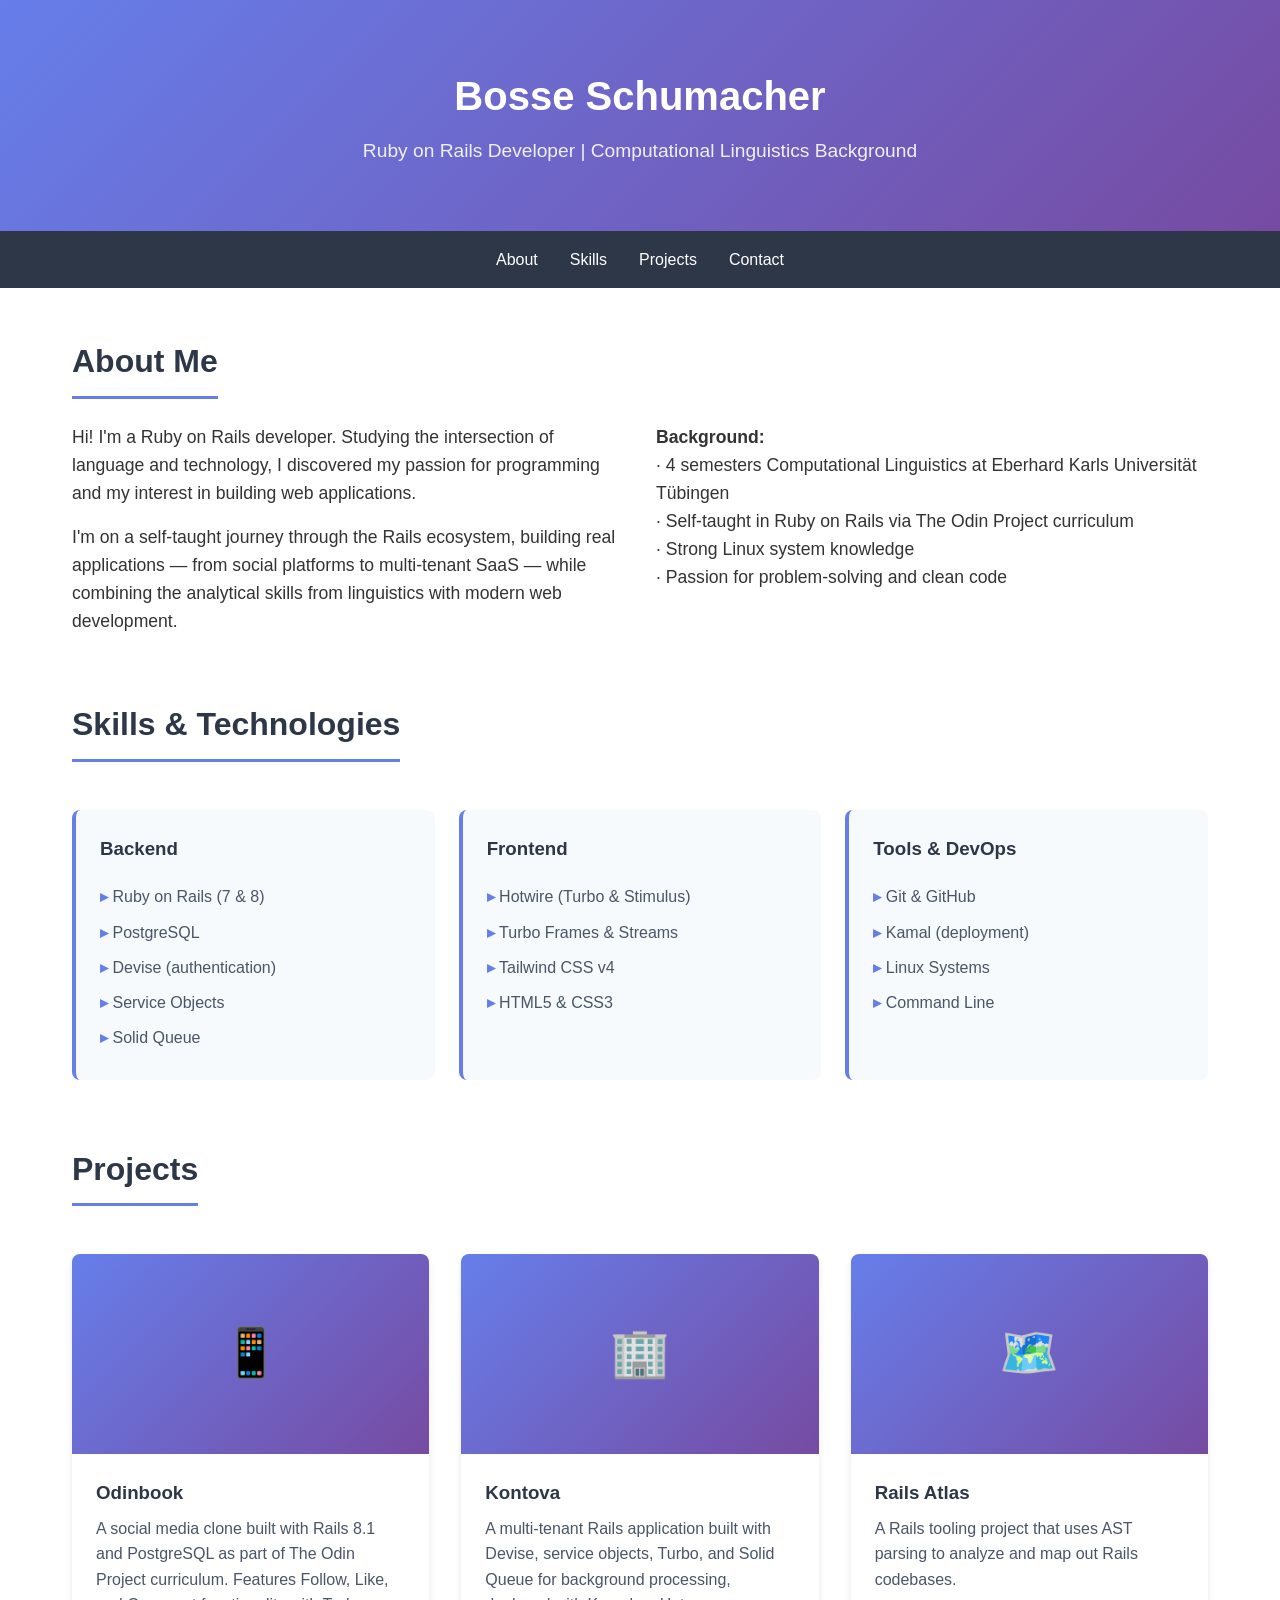
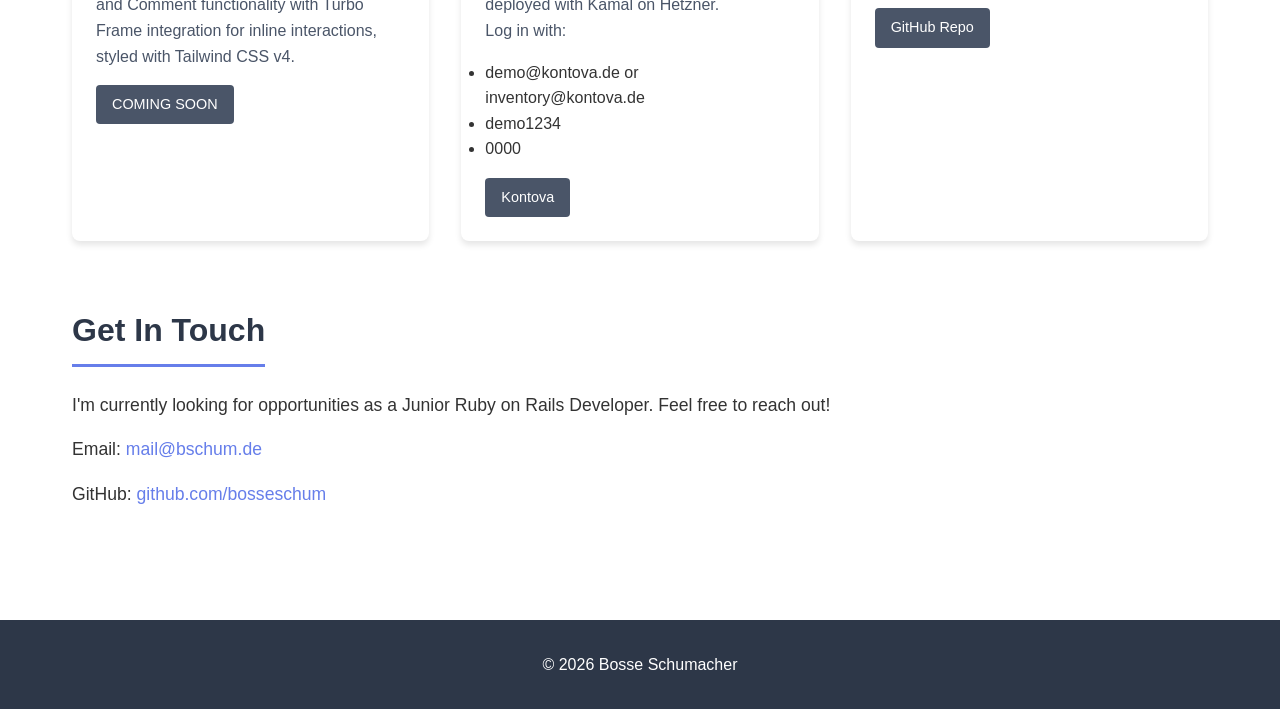
==== index.html @ 95b6ebb5 "add demo login" ====
<!doctype html>
<html lang="en">
    <head>
        <meta charset="UTF-8" />
        <meta name="viewport" content="width=device-width, initial-scale=1.0" />
        <title>Bosse Schumacher - Ruby on Rails Developer</title>
        <link rel="stylesheet" href="style.css" />
    </head>

    <body>
        <header>
            <h1>Bosse Schumacher</h1>
            <p>
                Ruby on Rails Developer | Computational Linguistics Background
            </p>
        </header>

        <nav>
            <ul>
                <li><a href="#about">About</a></li>
                <li><a href="#skills">Skills</a></li>
                <li><a href="#projects">Projects</a></li>
                <li><a href="#contact">Contact</a></li>
            </ul>
        </nav>

        <div class="container">
            <section id="about">
                <h2>About Me</h2>
                <div class="about-content">
                    <div class="about-text">
                        <p>
                            Hi! I'm a Ruby on Rails developer. Studying the
                            intersection of language and technology, I
                            discovered my passion for programming and my
                            interest in building web applications.
                        </p>
                        <p style="margin-top: 1rem">
                            I'm on a self-taught journey through the Rails
                            ecosystem, building real applications — from social
                            platforms to multi-tenant SaaS — while combining the
                            analytical skills from linguistics with modern web
                            development.
                        </p>
                    </div>
                    <div class="about-text">
                        <p><strong>Background:</strong></p>
                        <p>
                            · 4 semesters Computational Linguistics at Eberhard
                            Karls Universität Tübingen
                        </p>
                        <p>
                            · Self-taught in Ruby on Rails via The Odin Project
                            curriculum
                        </p>
                        <p>· Strong Linux system knowledge</p>
                        <p>· Passion for problem-solving and clean code</p>
                    </div>
                </div>
            </section>

            <section id="skills">
                <h2>Skills & Technologies</h2>
                <div class="skills-grid">
                    <div class="skill-category">
                        <h3>Backend</h3>
                        <ul>
                            <li>Ruby on Rails (7 & 8)</li>
                            <li>PostgreSQL</li>
                            <li>Devise (authentication)</li>
                            <li>Service Objects</li>
                            <li>Solid Queue</li>
                        </ul>
                    </div>
                    <div class="skill-category">
                        <h3>Frontend</h3>
                        <ul>
                            <li>Hotwire (Turbo & Stimulus)</li>
                            <li>Turbo Frames & Streams</li>
                            <li>Tailwind CSS v4</li>
                            <li>HTML5 & CSS3</li>
                        </ul>
                    </div>
                    <div class="skill-category">
                        <h3>Tools & DevOps</h3>
                        <ul>
                            <li>Git & GitHub</li>
                            <li>Kamal (deployment)</li>
                            <li>Linux Systems</li>
                            <li>Command Line</li>
                        </ul>
                    </div>
                </div>
            </section>

            <section id="projects">
                <h2>Projects</h2>
                <div class="projects-grid">
                    <div class="project-card">
                        <div class="project-image">📱</div>
                        <div class="project-content">
                            <h3>Odinbook</h3>
                            <p>
                                A social media clone built with Rails 8.1 and
                                PostgreSQL as part of The Odin Project
                                curriculum. Features Follow, Like, and Comment
                                functionality with Turbo Frame integration for
                                inline interactions, styled with Tailwind CSS
                                v4.
                            </p>
                            <div class="project-links">
                                <a
                                    href="https://github.com/bosseschum/odinbook"
                                    class="btn btn-secondary"
                                    target="_blank"
                                    >COMING SOON</a
                                >
                            </div>
                        </div>
                    </div>
                    <div class="project-card">
                        <div class="project-image">🏢</div>
                        <div class="project-content">
                            <h3>Kontova</h3>
                            <p>
                                A multi-tenant Rails application built with
                                Devise, service objects, Turbo, and Solid Queue
                                for background processing, deployed with Kamal
                                on Hetzner. <br>
                                    Log in with:<br>
                                <ul>
                                    <li><span>demo@kontova.de or inventory@kontova.de</span></li>
                                    <li><span>demo1234</span></li>
                                    <li><span>0000</span></li>
                                </ul>
                            </p>
                            <div class="project-links">
                                <a
                                    href="showcase.kontova.de"
                                    class="btn btn-secondary"
                                    target="_blank"
                                    >Kontova</a
                                >
                            </div>
                        </div>
                    </div>
                    <div class="project-card">
                        <div class="project-image">🗺️</div>
                        <div class="project-content">
                            <h3>Rails Atlas</h3>
                            <p>
                                A Rails tooling project that uses AST parsing to
                                analyze and map out Rails codebases.
                            </p>
                            <div class="project-links">
                                <a
                                    href="https://github.com/bosseschum/rails-atlas"
                                    class="btn btn-secondary"
                                    target="_blank"
                                    >GitHub Repo</a
                                >
                            </div>
                        </div>
                    </div>
                </div>
            </section>

            <section id="contact">
                <h2>Get In Touch</h2>
                <div class="contact-info">
                    <p>
                        I'm currently looking for opportunities as a Junior Ruby
                        on Rails Developer. Feel free to reach out!
                    </p>
                    <p>
                        Email:
                        <a href="mailto:mail@bschum.de">mail@bschum.de</a>
                    </p>
                    <p>
                        GitHub:
                        <a href="https://github.com/bosseschum" target="_blank"
                            >github.com/bosseschum</a
                        >
                    </p>
                </div>
            </section>
        </div>

        <footer>
            <p>&copy; 2026 Bosse Schumacher</p>
        </footer>
    </body>
</html>
---- style.css ----
* {
    margin: 0;
    padding: 0;
    box-sizing: border-box;
}

body {
    font-family: -apple-system, BlinkMacSystemFont, 'Segoe UI', Roboto, Oxygen, Ubuntu, Cantarell, sans-serif;
    line-height: 1.6;
    color: #333;
}

header {
    background: linear-gradient(135deg, #667eea 0%, #764ba2 100%);
    color: white;
    padding: 4rem 2rem;
    text-align: center;
}

header h1 {
    font-size: 2.5rem;
    margin-bottom: 0.5rem;
}

header p {
    font-size: 1.2rem;
    opacity: 0.9;
}

nav {
    background: #2d3748;
    padding: 1rem;
    position: sticky;
    top: 0;
    z-index: 100;
}

nav ul {
    list-style: none;
    display: flex;
    justify-content: center;
    gap: 2rem;
    flex-wrap: wrap;
}

nav a {
    color: white;
    text-decoration: none;
    font-weight: 500;
    transition: color 0.3s;
}

nav a:hover {
    color: #667eea;
}

.container {
    max-width: 1200px;
    margin: 0 auto;
    padding: 3rem 2rem;
}

section {
    margin-bottom: 4rem;
}

h2 {
    font-size: 2rem;
    margin-bottom: 1.5rem;
    color: #2d3748;
    border-bottom: 3px solid #667eea;
    display: inline-block;
    padding-bottom: 0.5rem;
}

.about-content {
    display: grid;
    grid-template-columns: 1fr 1fr;
    gap: 2rem;
    align-items: start;
}

.about-text {
    font-size: 1.1rem;
}

.skills-grid {
    display: grid;
    grid-template-columns: repeat(auto-fit, minmax(250px, 1fr));
    gap: 1.5rem;
    margin-top: 1.5rem;
}

.skill-category {
    background: #f7fafc;
    padding: 1.5rem;
    border-radius: 8px;
    border-left: 4px solid #667eea;
}

.skill-category h3 {
    margin-bottom: 1rem;
    color: #2d3748;
}

.skill-category ul {
    list-style: none;
}

.skill-category li {
    padding: 0.3rem 0;
    color: #4a5568;
}

.skill-category li:before {
    content: "▸ ";
    color: #667eea;
    font-weight: bold;
}

.projects-grid {
    display: grid;
    grid-template-columns: repeat(auto-fit, minmax(300px, 1fr));
    gap: 2rem;
    margin-top: 1.5rem;
}

.project-card {
    background: white;
    border-radius: 8px;
    overflow: hidden;
    box-shadow: 0 4px 6px rgba(0,0,0,0.1);
    transition: transform 0.3s, box-shadow 0.3s;
}

.project-card:hover {
    transform: translateY(-5px);
    box-shadow: 0 10px 20px rgba(0,0,0,0.15);
}

.project-image {
    width: 100%;
    height: 200px;
    background: linear-gradient(135deg, #667eea 0%, #764ba2 100%);
    display: flex;
    align-items: center;
    justify-content: center;
    color: white;
    font-size: 3rem;
}

.project-content {
    padding: 1.5rem;
}

.project-content h3 {
    margin-bottom: 0.5rem;
    color: #2d3748;
}

.project-content p {
    color: #4a5568;
    margin-bottom: 1rem;
}

.project-links {
    display: flex;
    gap: 1rem;
}

.btn {
    display: inline-block;
    padding: 0.5rem 1rem;
    background: #667eea;
    color: white;
    text-decoration: none;
    border-radius: 4px;
    transition: background 0.3s;
    font-size: 0.9rem;
}

.btn:hover {
    background: #5568d3;
}

.btn-secondary {
    background: #4a5568;
}

.btn-secondary:hover {
    background: #2d3748;
}

.contact-info {
    display: flex;
    flex-direction: column;
    gap: 1rem;
    font-size: 1.1rem;
}

.contact-info a {
    color: #667eea;
    text-decoration: none;
}

.contact-info a:hover {
    text-decoration: underline;
}

footer {
    background: #2d3748;
    color: white;
    text-align: center;
    padding: 2rem;
}

@media (max-width: 768px) {
    .about-content {
        grid-template-columns: 1fr;
    }

    header h1 {
        font-size: 2rem;
    }

    nav ul {
        gap: 1rem;
    }
}
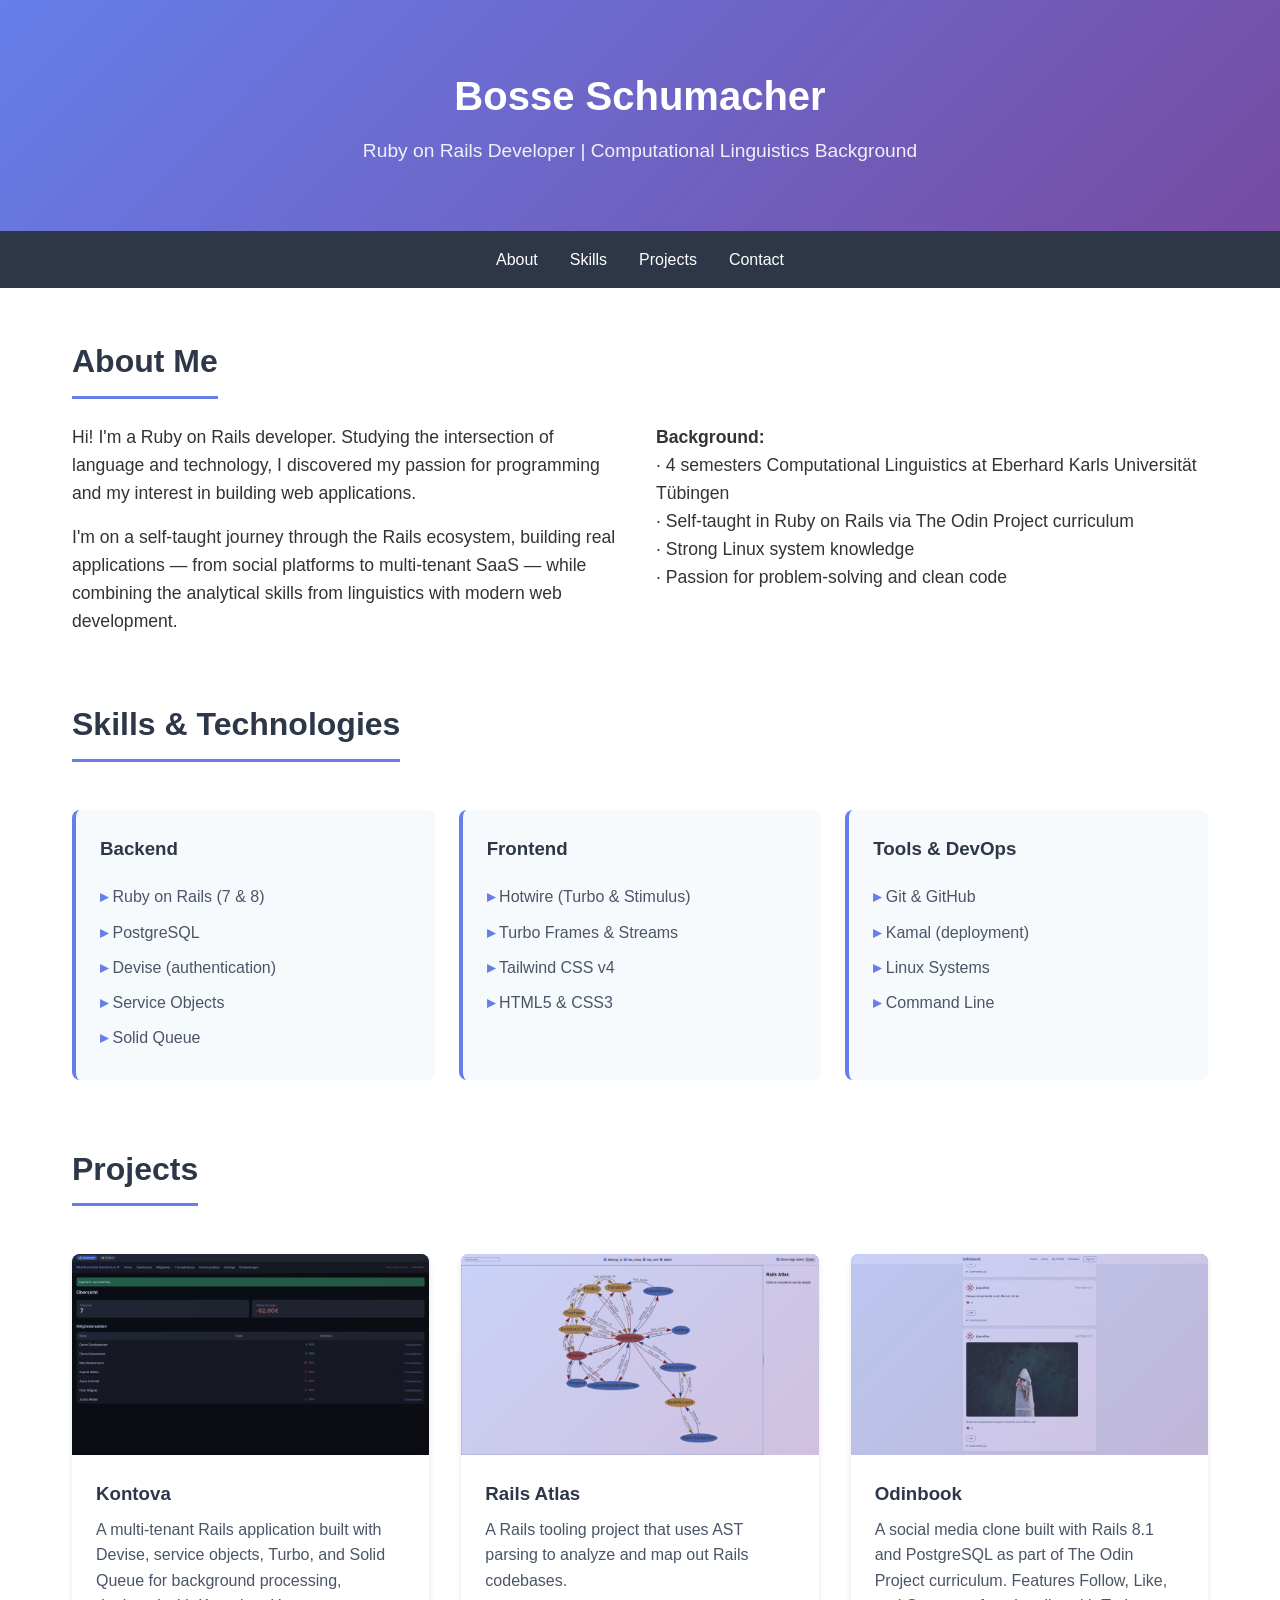
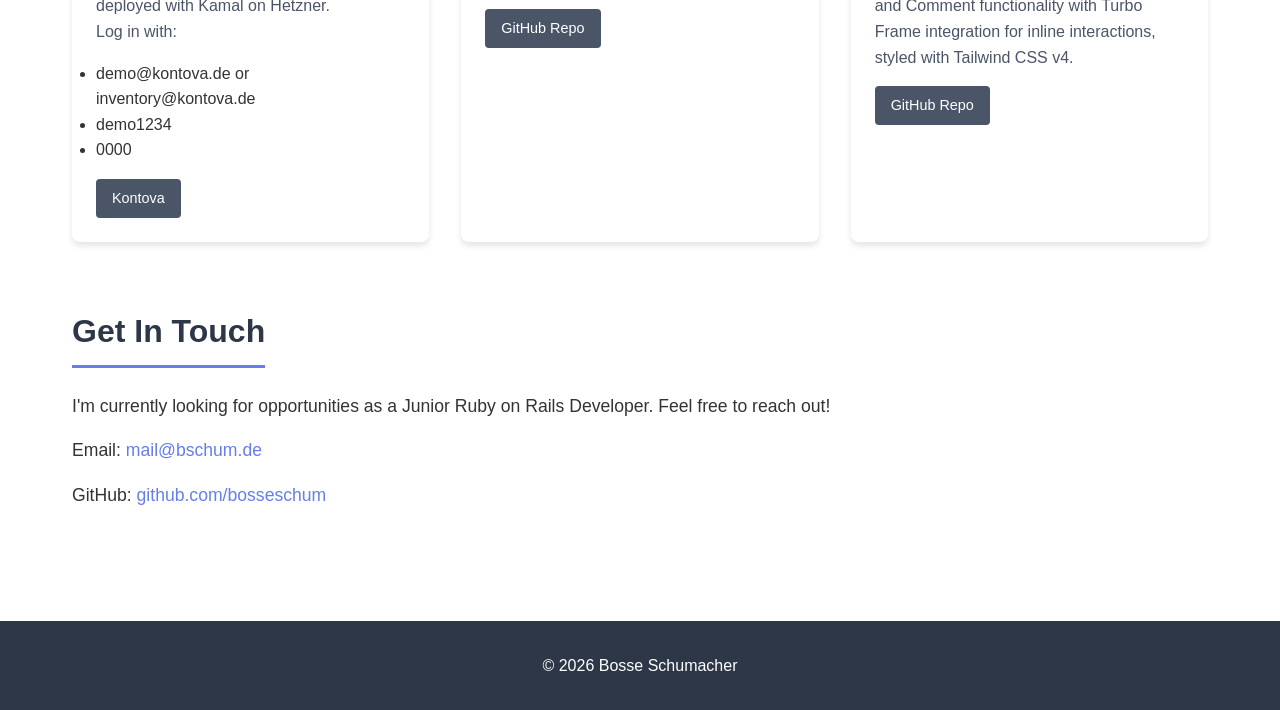
==== commit a7d092bb: "add project pictures" ====
--- a/index.html
+++ b/index.html
@@ -97,29 +97,7 @@
                 <h2>Projects</h2>
                 <div class="projects-grid">
                     <div class="project-card">
-                        <div class="project-image">📱</div>
-                        <div class="project-content">
-                            <h3>Odinbook</h3>
-                            <p>
-                                A social media clone built with Rails 8.1 and
-                                PostgreSQL as part of The Odin Project
-                                curriculum. Features Follow, Like, and Comment
-                                functionality with Turbo Frame integration for
-                                inline interactions, styled with Tailwind CSS
-                                v4.
-                            </p>
-                            <div class="project-links">
-                                <a
-                                    href="https://github.com/bosseschum/odinbook"
-                                    class="btn btn-secondary"
-                                    target="_blank"
-                                    >COMING SOON</a
-                                >
-                            </div>
-                        </div>
-                    </div>
-                    <div class="project-card">
-                        <div class="project-image">🏢</div>
+                        <div class="project-image"><img src="assets/kontova.png" alt="Project Image"></div>
                         <div class="project-content">
                             <h3>Kontova</h3>
                             <p>
@@ -145,7 +123,7 @@
                         </div>
                     </div>
                     <div class="project-card">
-                        <div class="project-image">🗺️</div>
+                        <div class="project-image"><img src="assets/atlas.png" alt="Project Image"></div>
                         <div class="project-content">
                             <h3>Rails Atlas</h3>
                             <p>
@@ -155,6 +133,28 @@
                             <div class="project-links">
                                 <a
                                     href="https://github.com/bosseschum/rails-atlas"
+                                    class="btn btn-secondary"
+                                    target="_blank"
+                                    >GitHub Repo</a
+                                >
+                            </div>
+                        </div>
+                    </div>
+                    <div class="project-card">
+                        <div class="project-image"><img src="assets/odinbook.png" alt="Project Image"></div>
+                        <div class="project-content">
+                            <h3>Odinbook</h3>
+                            <p>
+                                A social media clone built with Rails 8.1 and
+                                PostgreSQL as part of The Odin Project
+                                curriculum. Features Follow, Like, and Comment
+                                functionality with Turbo Frame integration for
+                                inline interactions, styled with Tailwind CSS
+                                v4.
+                            </p>
+                            <div class="project-links">
+                                <a
+                                    href="https://github.com/bosseschum/odinbook"
                                     class="btn btn-secondary"
                                     target="_blank"
                                     >GitHub Repo</a
--- a/style.css
+++ b/style.css
@@ -5,7 +5,9 @@
 }
 
 body {
-    font-family: -apple-system, BlinkMacSystemFont, 'Segoe UI', Roboto, Oxygen, Ubuntu, Cantarell, sans-serif;
+    font-family:
+        -apple-system, BlinkMacSystemFont, "Segoe UI", Roboto, Oxygen, Ubuntu,
+        Cantarell, sans-serif;
     line-height: 1.6;
     color: #333;
 }
@@ -129,24 +131,61 @@
     background: white;
     border-radius: 8px;
     overflow: hidden;
-    box-shadow: 0 4px 6px rgba(0,0,0,0.1);
-    transition: transform 0.3s, box-shadow 0.3s;
+    box-shadow: 0 4px 6px rgba(0, 0, 0, 0.1);
+    transition:
+        transform 0.3s,
+        box-shadow 0.3s;
 }
 
 .project-card:hover {
     transform: translateY(-5px);
-    box-shadow: 0 10px 20px rgba(0,0,0,0.15);
+    box-shadow: 0 10px 20px rgba(0, 0, 0, 0.15);
 }
 
 .project-image {
+    position: relative;
     width: 100%;
-    height: 200px;
+    aspect-ratio: 16 / 9;
     background: linear-gradient(135deg, #667eea 0%, #764ba2 100%);
     display: flex;
     align-items: center;
     justify-content: center;
     color: white;
     font-size: 3rem;
+    overflow: hidden;
+}
+
+.project-image img {
+    width: 100%;
+    height: 100%;
+    object-fit: cover;
+    filter: grayscale(35%) saturate(85%);
+    transition:
+        transform 0.5s ease,
+        filter 0.5s ease;
+}
+
+.project-image::after {
+    content: "";
+    position: absolute;
+    inset: 0;
+    background: linear-gradient(
+        135deg,
+        rgba(102, 126, 234, 0.35) 0%,
+        rgba(118, 75, 162, 0.35) 100%
+    );
+    mix-blend-mode: multiply;
+    transition: opacity 0.5s ease;
+    pointer-events: none;
+}
+
+.project-card:hover .project-image img {
+    transform: scale(1.06);
+    filter: grayscale(0%) saturate(100%);
+}
+
+.project-card:hover .project-image::after {
+    opacity: 0;
 }
 
 .project-content {
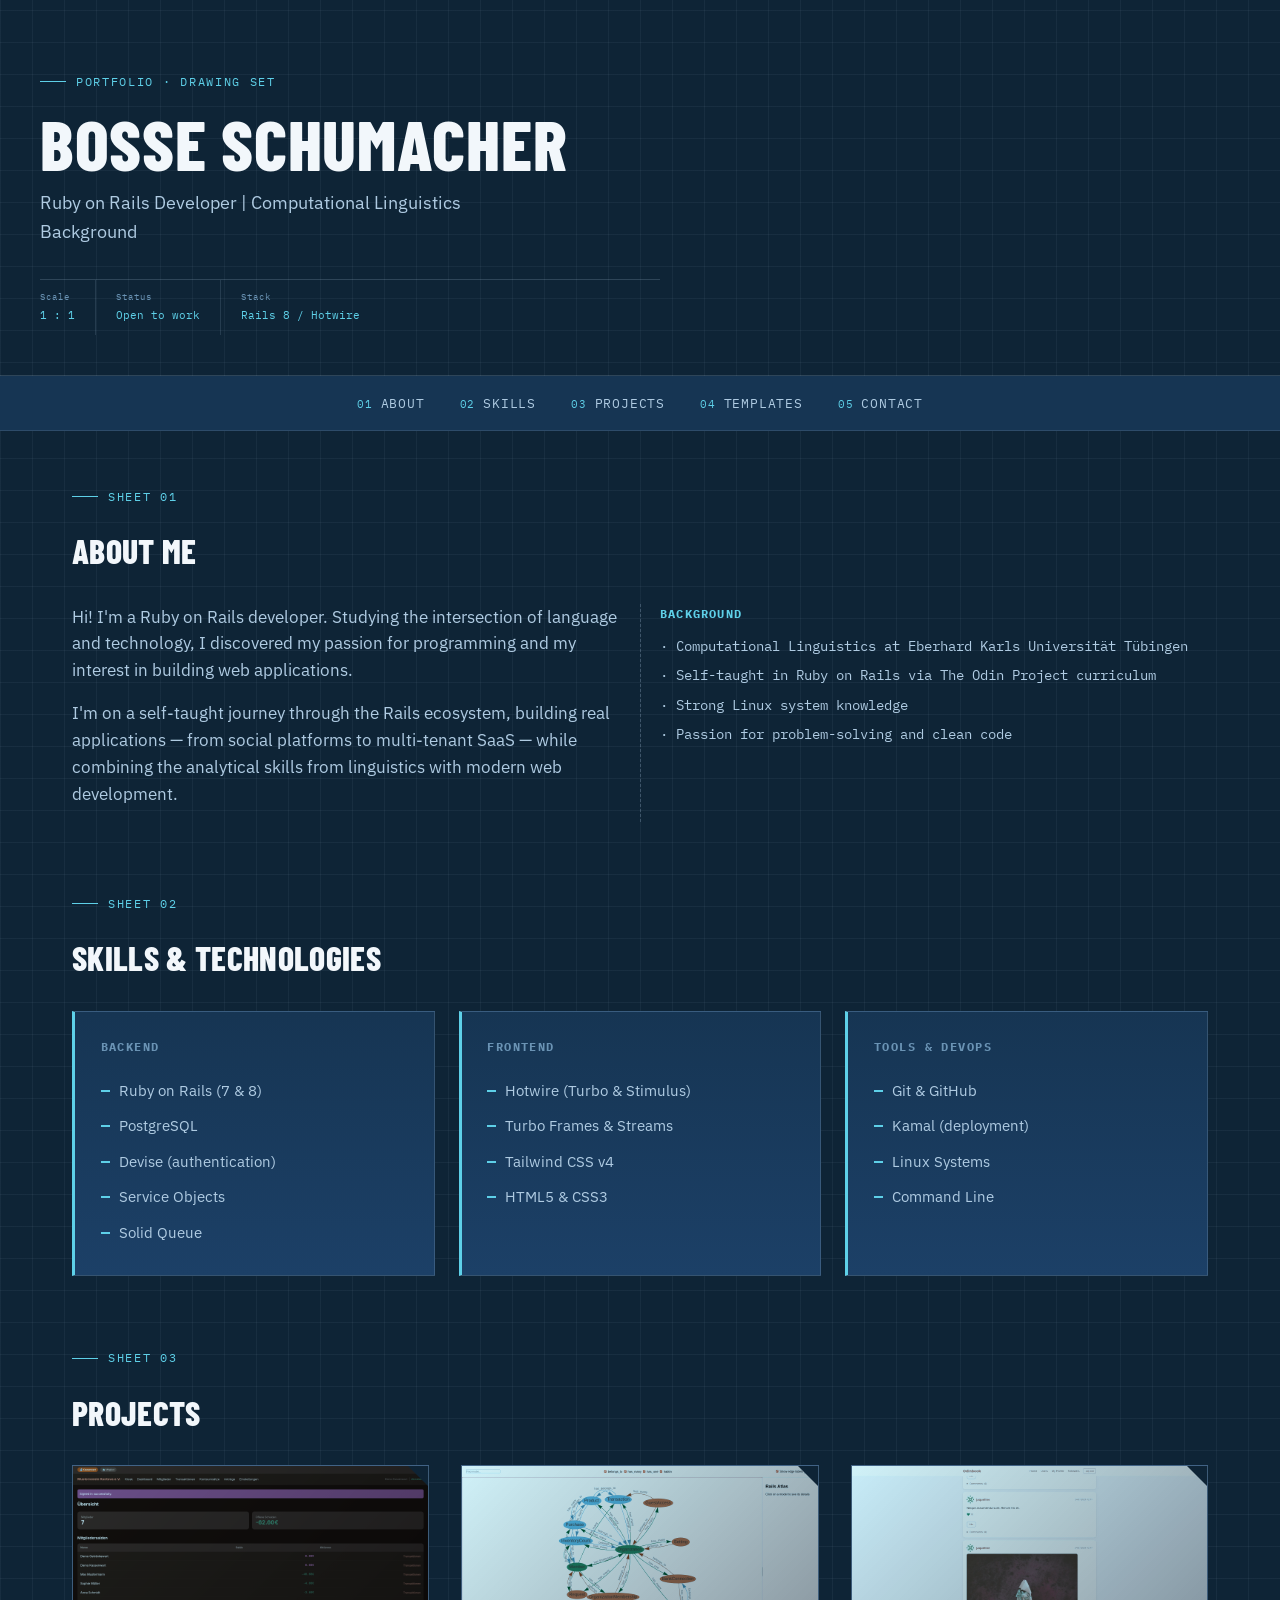
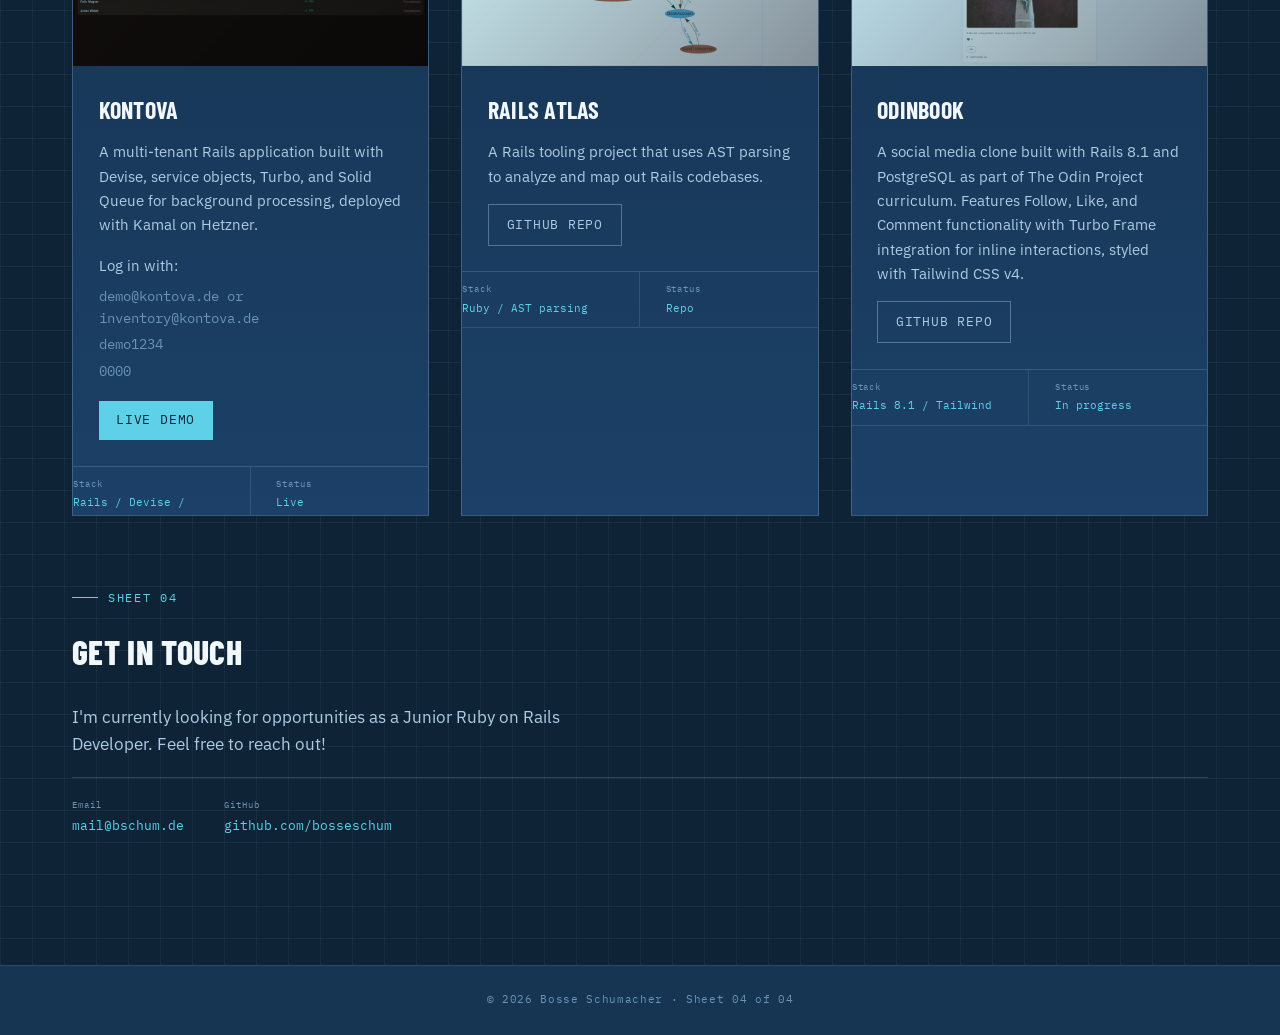
==== commit a0807521: "add templates page and restyling" ====
--- a/index.html
+++ b/index.html
@@ -4,28 +4,66 @@
         <meta charset="UTF-8" />
         <meta name="viewport" content="width=device-width, initial-scale=1.0" />
         <title>Bosse Schumacher - Ruby on Rails Developer</title>
+        <link rel="preconnect" href="https://fonts.googleapis.com" />
+        <link rel="preconnect" href="https://fonts.gstatic.com" crossorigin />
         <link rel="stylesheet" href="style.css" />
     </head>
 
     <body>
         <header>
-            <h1>Bosse Schumacher</h1>
-            <p>
-                Ruby on Rails Developer | Computational Linguistics Background
-            </p>
+            <div class="header-inner">
+                <p class="eyebrow">Portfolio &middot; Drawing Set</p>
+                <h1>Bosse Schumacher</h1>
+                <p class="role">
+                    Ruby on Rails Developer | Computational Linguistics
+                    Background
+                </p>
+                <div class="meta-strip">
+                    <div>
+                        <span class="label">Scale</span>
+                        <span class="value">1 : 1</span>
+                    </div>
+                    <div>
+                        <span class="label">Status</span>
+                        <span class="value">Open to work</span>
+                    </div>
+                    <div>
+                        <span class="label">Stack</span>
+                        <span class="value">Rails 8 / Hotwire</span>
+                    </div>
+                </div>
+            </div>
         </header>
 
         <nav>
             <ul>
-                <li><a href="#about">About</a></li>
-                <li><a href="#skills">Skills</a></li>
-                <li><a href="#projects">Projects</a></li>
-                <li><a href="#contact">Contact</a></li>
+                <li>
+                    <a href="#about"><span class="tab-num">01</span>About</a>
+                </li>
+                <li>
+                    <a href="#skills"><span class="tab-num">02</span>Skills</a>
+                </li>
+                <li>
+                    <a href="#projects"
+                        ><span class="tab-num">03</span>Projects</a
+                    >
+                </li>
+                <li>
+                    <a href="templates/index.html"
+                        ><span class="tab-num">04</span>Templates</a
+                    >
+                </li>
+                <li>
+                    <a href="#contact"
+                        ><span class="tab-num">05</span>Contact</a
+                    >
+                </li>
             </ul>
         </nav>
 
         <div class="container">
             <section id="about">
+                <p class="eyebrow">Sheet 01</p>
                 <h2>About Me</h2>
                 <div class="about-content">
                     <div class="about-text">
@@ -44,28 +82,33 @@
                         </p>
                     </div>
                     <div class="about-text">
-                        <p><strong>Background:</strong></p>
-                        <p>
-                            · 4 semesters Computational Linguistics at Eberhard
-                            Karls Universität Tübingen
-                        </p>
-                        <p>
-                            · Self-taught in Ruby on Rails via The Odin Project
-                            curriculum
-                        </p>
-                        <p>· Strong Linux system knowledge</p>
-                        <p>· Passion for problem-solving and clean code</p>
+                        <strong>Background</strong>
+                        <p class="spec-line">
+                            &middot; Computational Linguistics at Eberhard Karls
+                            Universität Tübingen
+                        </p>
+                        <p class="spec-line">
+                            &middot; Self-taught in Ruby on Rails via The Odin
+                            Project curriculum
+                        </p>
+                        <p class="spec-line">
+                            &middot; Strong Linux system knowledge
+                        </p>
+                        <p class="spec-line">
+                            &middot; Passion for problem-solving and clean code
+                        </p>
                     </div>
                 </div>
             </section>
 
             <section id="skills">
-                <h2>Skills & Technologies</h2>
+                <p class="eyebrow">Sheet 02</p>
+                <h2>Skills &amp; Technologies</h2>
                 <div class="skills-grid">
                     <div class="skill-category">
                         <h3>Backend</h3>
                         <ul>
-                            <li>Ruby on Rails (7 & 8)</li>
+                            <li>Ruby on Rails (7 &amp; 8)</li>
                             <li>PostgreSQL</li>
                             <li>Devise (authentication)</li>
                             <li>Service Objects</li>
@@ -75,16 +118,16 @@
                     <div class="skill-category">
                         <h3>Frontend</h3>
                         <ul>
-                            <li>Hotwire (Turbo & Stimulus)</li>
-                            <li>Turbo Frames & Streams</li>
+                            <li>Hotwire (Turbo &amp; Stimulus)</li>
+                            <li>Turbo Frames &amp; Streams</li>
                             <li>Tailwind CSS v4</li>
-                            <li>HTML5 & CSS3</li>
+                            <li>HTML5 &amp; CSS3</li>
                         </ul>
                     </div>
                     <div class="skill-category">
-                        <h3>Tools & DevOps</h3>
+                        <h3>Tools &amp; DevOps</h3>
                         <ul>
-                            <li>Git & GitHub</li>
+                            <li>Git &amp; GitHub</li>
                             <li>Kamal (deployment)</li>
                             <li>Linux Systems</li>
                             <li>Command Line</li>
@@ -94,36 +137,60 @@
             </section>
 
             <section id="projects">
+                <p class="eyebrow">Sheet 03</p>
                 <h2>Projects</h2>
                 <div class="projects-grid">
                     <div class="project-card">
-                        <div class="project-image"><img src="assets/kontova.png" alt="Project Image"></div>
+                        <div class="project-image">
+                            <img
+                                src="assets/kontova.png"
+                                alt="Kontova project screenshot"
+                            />
+                        </div>
                         <div class="project-content">
                             <h3>Kontova</h3>
                             <p>
                                 A multi-tenant Rails application built with
                                 Devise, service objects, Turbo, and Solid Queue
                                 for background processing, deployed with Kamal
-                                on Hetzner. <br>
-                                    Log in with:<br>
-                                <ul>
-                                    <li><span>demo@kontova.de or inventory@kontova.de</span></li>
-                                    <li><span>demo1234</span></li>
-                                    <li><span>0000</span></li>
-                                </ul>
+                                on Hetzner.
                             </p>
+                            <p style="margin-bottom: 0.4rem">Log in with:</p>
+                            <ul>
+                                <li>demo@kontova.de or inventory@kontova.de</li>
+                                <li>demo1234</li>
+                                <li>0000</li>
+                            </ul>
                             <div class="project-links">
                                 <a
                                     href="showcase.kontova.de"
-                                    class="btn btn-secondary"
+                                    class="btn"
                                     target="_blank"
-                                    >Kontova</a
-                                >
-                            </div>
-                        </div>
-                    </div>
+                                    >Live demo</a
+                                >
+                            </div>
+                        </div>
+                        <div class="project-title-block">
+                            <div>
+                                <span class="label">Stack</span>
+                                <span class="value"
+                                    >Rails / Devise / Kamal</span
+                                >
+                            </div>
+                            <div>
+                                <span class="label">Status</span>
+                                <span class="value">Live</span>
+                            </div>
+                        </div>
+                    </div>
+
                     <div class="project-card">
-                        <div class="project-image"><img src="assets/atlas.png" alt="Project Image"></div>
+                        <div class="project-image">
+                            <img
+                                src="assets/atlas.png"
+                                alt="Rails Atlas project screenshot"
+                            />
+                        </div>
                         <div class="project-content">
                             <h3>Rails Atlas</h3>
                             <p>
@@ -139,9 +206,25 @@
                                 >
                             </div>
                         </div>
-                    </div>
+                        <div class="project-title-block">
+                            <div>
+                                <span class="label">Stack</span>
+                                <span class="value">Ruby / AST parsing</span>
+                            </div>
+                            <div>
+                                <span class="label">Status</span>
+                                <span class="value">Repo</span>
+                            </div>
+                        </div>
+                    </div>
+
                     <div class="project-card">
-                        <div class="project-image"><img src="assets/odinbook.png" alt="Project Image"></div>
+                        <div class="project-image">
+                            <img
+                                src="assets/odinbook.png"
+                                alt="Odinbook project screenshot"
+                            />
+                        </div>
                         <div class="project-content">
                             <h3>Odinbook</h3>
                             <p>
@@ -161,33 +244,48 @@
                                 >
                             </div>
                         </div>
+                        <div class="project-title-block">
+                            <div>
+                                <span class="label">Stack</span>
+                                <span class="value">Rails 8.1 / Tailwind</span>
+                            </div>
+                            <div>
+                                <span class="label">Status</span>
+                                <span class="value">In progress</span>
+                            </div>
+                        </div>
                     </div>
                 </div>
             </section>
 
             <section id="contact">
+                <p class="eyebrow">Sheet 04</p>
                 <h2>Get In Touch</h2>
                 <div class="contact-info">
-                    <p>
+                    <p class="lead">
                         I'm currently looking for opportunities as a Junior Ruby
                         on Rails Developer. Feel free to reach out!
                     </p>
-                    <p>
-                        Email:
-                        <a href="mailto:mail@bschum.de">mail@bschum.de</a>
-                    </p>
-                    <p>
-                        GitHub:
-                        <a href="https://github.com/bosseschum" target="_blank"
-                            >github.com/bosseschum</a
-                        >
-                    </p>
+                    <div class="stamp-fields">
+                        <div>
+                            <span class="label">Email</span>
+                            <a href="mailto:mail@bschum.de">mail@bschum.de</a>
+                        </div>
+                        <div>
+                            <span class="label">GitHub</span>
+                            <a
+                                href="https://github.com/bosseschum"
+                                target="_blank"
+                                >github.com/bosseschum</a
+                            >
+                        </div>
+                    </div>
                 </div>
             </section>
         </div>
 
         <footer>
-            <p>&copy; 2026 Bosse Schumacher</p>
+            <p>&copy; 2026 Bosse Schumacher &middot; Sheet 04 of 04</p>
         </footer>
     </body>
 </html>
--- a/style.css
+++ b/style.css
@@ -1,90 +1,264 @@
+@import url("https://fonts.googleapis.com/css2?family=Barlow+Condensed:wght@600;700;800&family=IBM+Plex+Sans:wght@400;500;600&family=IBM+Plex+Mono:wght@400;500&display=swap");
+
+:root {
+    --ink: #0e2436;
+    --paper: #163553;
+    --paper-2: #1c4067;
+    --line: #afcbe2;
+    --line-dim: #6a93b4;
+    --accent: #5ed0e8;
+    --flag: #e2703a;
+    --grid-line: rgba(175, 203, 226, 0.06);
+
+    --display: "Barlow Condensed", sans-serif;
+    --body-font: "IBM Plex Sans", sans-serif;
+    --mono: "IBM Plex Mono", monospace;
+}
+
 * {
     margin: 0;
     padding: 0;
     box-sizing: border-box;
 }
 
+html {
+    scroll-behavior: smooth;
+}
+
 body {
-    font-family:
-        -apple-system, BlinkMacSystemFont, "Segoe UI", Roboto, Oxygen, Ubuntu,
-        Cantarell, sans-serif;
+    font-family: var(--body-font);
     line-height: 1.6;
-    color: #333;
-}
+    color: var(--line);
+    background:
+        repeating-linear-gradient(
+            0deg,
+            var(--grid-line) 0px,
+            var(--grid-line) 1px,
+            transparent 1px,
+            transparent 32px
+        ),
+        repeating-linear-gradient(
+            90deg,
+            var(--grid-line) 0px,
+            var(--grid-line) 1px,
+            transparent 1px,
+            transparent 32px
+        ),
+        var(--ink);
+    -webkit-font-smoothing: antialiased;
+}
+
+a {
+    color: inherit;
+}
+
+:focus-visible {
+    outline: 2px solid var(--accent);
+    outline-offset: 3px;
+}
+
+/* ---------- header / title block ---------- */
 
 header {
-    background: linear-gradient(135deg, #667eea 0%, #764ba2 100%);
-    color: white;
-    padding: 4rem 2rem;
-    text-align: center;
+    position: relative;
+    padding: 72px 2rem 40px;
+    border-bottom: 1px solid rgba(175, 203, 226, 0.2);
+    opacity: 0;
+    transform: translateY(10px);
+    animation: rise 0.6s ease forwards;
+}
+
+@keyframes rise {
+    to {
+        opacity: 1;
+        transform: translateY(0);
+    }
+}
+
+.header-inner {
+    max-width: 1200px;
+    margin: 0 auto;
+}
+
+.eyebrow {
+    font-family: var(--mono);
+    font-size: 12px;
+    letter-spacing: 0.14em;
+    color: var(--accent);
+    text-transform: uppercase;
+    display: flex;
+    align-items: center;
+    gap: 10px;
+    margin-bottom: 18px;
+}
+
+.eyebrow::before {
+    content: "";
+    width: 26px;
+    height: 1px;
+    background: var(--accent);
 }
 
 header h1 {
-    font-size: 2.5rem;
-    margin-bottom: 0.5rem;
-}
-
-header p {
-    font-size: 1.2rem;
-    opacity: 0.9;
-}
+    font-family: var(--display);
+    font-weight: 800;
+    text-transform: uppercase;
+    letter-spacing: 0.01em;
+    font-size: clamp(2.4rem, 6vw, 4.4rem);
+    line-height: 0.98;
+    color: #f2f7fb;
+    margin-bottom: 0.6rem;
+}
+
+header p.role {
+    font-size: 1.15rem;
+    color: var(--line);
+    max-width: 46ch;
+}
+
+.meta-strip {
+    margin-top: 2rem;
+    display: flex;
+    flex-wrap: wrap;
+    gap: 0;
+    border-top: 1px solid rgba(175, 203, 226, 0.2);
+    max-width: 620px;
+}
+
+.meta-strip div {
+    padding: 10px 20px 10px 0;
+    margin-right: 20px;
+    border-right: 1px solid rgba(175, 203, 226, 0.15);
+    font-family: var(--mono);
+    font-size: 11px;
+}
+
+.meta-strip div:last-child {
+    border-right: none;
+}
+
+.meta-strip .label {
+    display: block;
+    color: var(--line-dim);
+    font-size: 9px;
+    letter-spacing: 0.1em;
+    margin-bottom: 3px;
+}
+
+.meta-strip .value {
+    color: var(--accent);
+}
+
+/* ---------- nav ---------- */
 
 nav {
-    background: #2d3748;
-    padding: 1rem;
+    background: var(--paper);
+    padding: 0.9rem 1rem;
     position: sticky;
     top: 0;
     z-index: 100;
+    border-bottom: 1px solid rgba(175, 203, 226, 0.15);
 }
 
 nav ul {
     list-style: none;
     display: flex;
     justify-content: center;
-    gap: 2rem;
+    gap: 2.2rem;
     flex-wrap: wrap;
 }
 
 nav a {
-    color: white;
+    color: var(--line);
     text-decoration: none;
-    font-weight: 500;
-    transition: color 0.3s;
+    font-family: var(--mono);
+    font-size: 13px;
+    letter-spacing: 0.06em;
+    text-transform: uppercase;
+    transition: color 0.2s;
+    display: inline-flex;
+    align-items: baseline;
+    gap: 8px;
+}
+
+.tab-num {
+    color: var(--accent);
+    font-size: 11px;
 }
 
 nav a:hover {
-    color: #667eea;
-}
+    color: var(--accent);
+}
+
+/* ---------- layout ---------- */
 
 .container {
     max-width: 1200px;
     margin: 0 auto;
-    padding: 3rem 2rem;
+    padding: 3.5rem 2rem;
 }
 
 section {
-    margin-bottom: 4rem;
+    margin-bottom: 4.5rem;
 }
 
 h2 {
-    font-size: 2rem;
-    margin-bottom: 1.5rem;
-    color: #2d3748;
-    border-bottom: 3px solid #667eea;
-    display: inline-block;
-    padding-bottom: 0.5rem;
-}
+    font-family: var(--display);
+    font-weight: 800;
+    text-transform: uppercase;
+    letter-spacing: 0.01em;
+    font-size: 2.1rem;
+    color: #f2f7fb;
+    margin-bottom: 1.6rem;
+}
+
+/* ---------- about ---------- */
 
 .about-content {
     display: grid;
     grid-template-columns: 1fr 1fr;
-    gap: 2rem;
+    gap: 2.5rem;
     align-items: start;
+    position: relative;
+}
+
+.about-content::before {
+    content: "";
+    position: absolute;
+    left: 50%;
+    top: 0;
+    bottom: 0;
+    width: 0;
+    border-left: 1px dashed rgba(175, 203, 226, 0.25);
 }
 
 .about-text {
-    font-size: 1.1rem;
-}
+    font-size: 1.05rem;
+    color: var(--line);
+}
+
+.about-text strong {
+    font-family: var(--mono);
+    font-size: 12px;
+    letter-spacing: 0.1em;
+    text-transform: uppercase;
+    color: var(--accent);
+    display: block;
+    margin-bottom: 0.8rem;
+}
+
+.about-text p {
+    margin-bottom: 0.9rem;
+}
+
+.about-text p.spec-line {
+    font-family: var(--mono);
+    font-size: 13.5px;
+    color: var(--line);
+    margin-bottom: 0.5rem;
+}
+
+/* ---------- skills ---------- */
 
 .skills-grid {
     display: grid;
@@ -94,15 +268,19 @@
 }
 
 .skill-category {
-    background: #f7fafc;
-    padding: 1.5rem;
-    border-radius: 8px;
-    border-left: 4px solid #667eea;
+    background: linear-gradient(180deg, var(--paper), var(--paper-2));
+    padding: 1.6rem;
+    border: 1px solid rgba(175, 203, 226, 0.2);
+    border-left: 3px solid var(--accent);
 }
 
 .skill-category h3 {
+    font-family: var(--mono);
+    font-size: 12px;
+    letter-spacing: 0.12em;
+    text-transform: uppercase;
+    color: var(--line-dim);
     margin-bottom: 1rem;
-    color: #2d3748;
 }
 
 .skill-category ul {
@@ -110,15 +288,19 @@
 }
 
 .skill-category li {
-    padding: 0.3rem 0;
-    color: #4a5568;
+    padding: 0.35rem 0;
+    color: var(--line);
+    font-size: 0.95rem;
 }
 
 .skill-category li:before {
-    content: "▸ ";
-    color: #667eea;
+    content: "— ";
+    color: var(--accent);
     font-weight: bold;
-}
+    font-family: var(--mono);
+}
+
+/* ---------- projects ---------- */
 
 .projects-grid {
     display: grid;
@@ -128,29 +310,42 @@
 }
 
 .project-card {
-    background: white;
-    border-radius: 8px;
+    background: linear-gradient(180deg, var(--paper), var(--paper-2));
+    border: 1px solid rgba(175, 203, 226, 0.25);
+    position: relative;
     overflow: hidden;
-    box-shadow: 0 4px 6px rgba(0, 0, 0, 0.1);
     transition:
         transform 0.3s,
         box-shadow 0.3s;
 }
 
+.project-card::after {
+    content: "";
+    position: absolute;
+    top: 0;
+    right: 0;
+    width: 0;
+    height: 0;
+    border-style: solid;
+    border-width: 0 20px 20px 0;
+    border-color: transparent var(--ink) transparent transparent;
+    z-index: 2;
+}
+
 .project-card:hover {
     transform: translateY(-5px);
-    box-shadow: 0 10px 20px rgba(0, 0, 0, 0.15);
+    box-shadow: 0 14px 28px rgba(0, 0, 0, 0.3);
 }
 
 .project-image {
     position: relative;
     width: 100%;
     aspect-ratio: 16 / 9;
-    background: linear-gradient(135deg, #667eea 0%, #764ba2 100%);
+    background: linear-gradient(135deg, var(--paper) 0%, var(--ink) 100%);
     display: flex;
     align-items: center;
     justify-content: center;
-    color: white;
+    color: var(--line);
     font-size: 3rem;
     overflow: hidden;
 }
@@ -159,7 +354,7 @@
     width: 100%;
     height: 100%;
     object-fit: cover;
-    filter: grayscale(35%) saturate(85%);
+    filter: grayscale(55%) sepia(15%) hue-rotate(155deg) saturate(140%);
     transition:
         transform 0.5s ease,
         filter 0.5s ease;
@@ -171,8 +366,8 @@
     inset: 0;
     background: linear-gradient(
         135deg,
-        rgba(102, 126, 234, 0.35) 0%,
-        rgba(118, 75, 162, 0.35) 100%
+        rgba(94, 208, 232, 0.28) 0%,
+        rgba(14, 36, 54, 0.5) 100%
     );
     mix-blend-mode: multiply;
     transition: opacity 0.5s ease;
@@ -181,76 +376,174 @@
 
 .project-card:hover .project-image img {
     transform: scale(1.06);
-    filter: grayscale(0%) saturate(100%);
+    filter: grayscale(10%) sepia(0%) saturate(110%);
 }
 
 .project-card:hover .project-image::after {
-    opacity: 0;
+    opacity: 0.15;
 }
 
 .project-content {
-    padding: 1.5rem;
+    padding: 1.6rem;
 }
 
 .project-content h3 {
-    margin-bottom: 0.5rem;
-    color: #2d3748;
+    font-family: var(--display);
+    font-weight: 700;
+    text-transform: uppercase;
+    letter-spacing: 0.01em;
+    font-size: 1.5rem;
+    color: #f2f7fb;
+    margin-bottom: 0.6rem;
 }
 
 .project-content p {
-    color: #4a5568;
+    color: var(--line);
     margin-bottom: 1rem;
+    font-size: 0.95rem;
+}
+
+.project-content ul {
+    color: var(--line-dim);
+    list-style-type: none;
+    padding: 0;
+    font-family: var(--mono);
+    font-size: 0.85rem;
+    margin-bottom: 1rem;
+}
+
+.project-content ul li {
+    padding: 0.15rem 0;
+}
+
+.project-title-block {
+    display: grid;
+    grid-template-columns: 1fr 1fr;
+    border-top: 1px solid rgba(175, 203, 226, 0.2);
+    font-family: var(--mono);
+    font-size: 11px;
+    margin: 0 -1.6rem -1.6rem;
+}
+
+.project-title-block div {
+    padding: 10px 1.6rem;
+    border-right: 1px solid rgba(175, 203, 226, 0.15);
+    border-bottom: 1px solid rgba(175, 203, 226, 0.15);
+}
+
+.project-title-block div:nth-child(2n) {
+    border-right: none;
+}
+
+.project-title-block .label {
+    display: block;
+    color: var(--line-dim);
+    font-size: 9px;
+    letter-spacing: 0.1em;
+    margin-bottom: 3px;
+}
+
+.project-title-block .value {
+    color: var(--accent);
 }
 
 .project-links {
     display: flex;
     gap: 1rem;
+    margin-top: 1rem;
 }
 
 .btn {
     display: inline-block;
-    padding: 0.5rem 1rem;
-    background: #667eea;
-    color: white;
+    padding: 0.6rem 1.1rem;
+    background: var(--accent);
+    color: var(--ink);
     text-decoration: none;
-    border-radius: 4px;
-    transition: background 0.3s;
-    font-size: 0.9rem;
+    font-family: var(--mono);
+    font-size: 0.8rem;
+    letter-spacing: 0.06em;
+    text-transform: uppercase;
+    transition: background 0.2s;
 }
 
 .btn:hover {
-    background: #5568d3;
+    background: #7fdcf0;
 }
 
 .btn-secondary {
-    background: #4a5568;
+    background: transparent;
+    color: var(--line);
+    border: 1px solid rgba(175, 203, 226, 0.4);
 }
 
 .btn-secondary:hover {
-    background: #2d3748;
-}
+    background: rgba(175, 203, 226, 0.1);
+    color: #f2f7fb;
+}
+
+/* ---------- contact / stamp ---------- */
 
 .contact-info {
     display: flex;
     flex-direction: column;
-    gap: 1rem;
-    font-size: 1.1rem;
-}
-
-.contact-info a {
-    color: #667eea;
+    gap: 1.2rem;
+    font-size: 1.05rem;
+}
+
+.contact-info p.lead {
+    max-width: 55ch;
+    color: var(--line);
+}
+
+.stamp-fields {
+    display: flex;
+    flex-wrap: wrap;
+    gap: 24px 40px;
+    border-top: 1px solid rgba(175, 203, 226, 0.2);
+    padding-top: 1.2rem;
+}
+
+.stamp-fields div {
+    font-family: var(--mono);
+    font-size: 13px;
+}
+
+.stamp-fields .label {
+    display: block;
+    color: var(--line-dim);
+    font-size: 9px;
+    letter-spacing: 0.1em;
+    margin-bottom: 4px;
+}
+
+.stamp-fields a {
+    color: var(--accent);
     text-decoration: none;
 }
 
-.contact-info a:hover {
+.stamp-fields a:hover {
     text-decoration: underline;
 }
 
+/* ---------- footer ---------- */
+
 footer {
-    background: #2d3748;
-    color: white;
+    background: var(--paper);
+    color: var(--line-dim);
     text-align: center;
-    padding: 2rem;
+    padding: 1.6rem;
+    font-family: var(--mono);
+    font-size: 11px;
+    letter-spacing: 0.06em;
+    border-top: 1px solid rgba(175, 203, 226, 0.15);
+}
+
+@media (prefers-reduced-motion: reduce) {
+    header {
+        animation: none;
+        opacity: 1;
+        transform: none;
+    }
 }
 
 @media (max-width: 768px) {
@@ -258,11 +551,23 @@
         grid-template-columns: 1fr;
     }
 
+    .about-content::before {
+        display: none;
+    }
+
     header h1 {
-        font-size: 2rem;
+        font-size: 2.2rem;
     }
 
     nav ul {
         gap: 1rem;
     }
-}
+
+    .project-title-block {
+        grid-template-columns: 1fr;
+    }
+
+    .project-title-block div:nth-child(2n) {
+        border-right: 1px solid rgba(175, 203, 226, 0.15);
+    }
+}
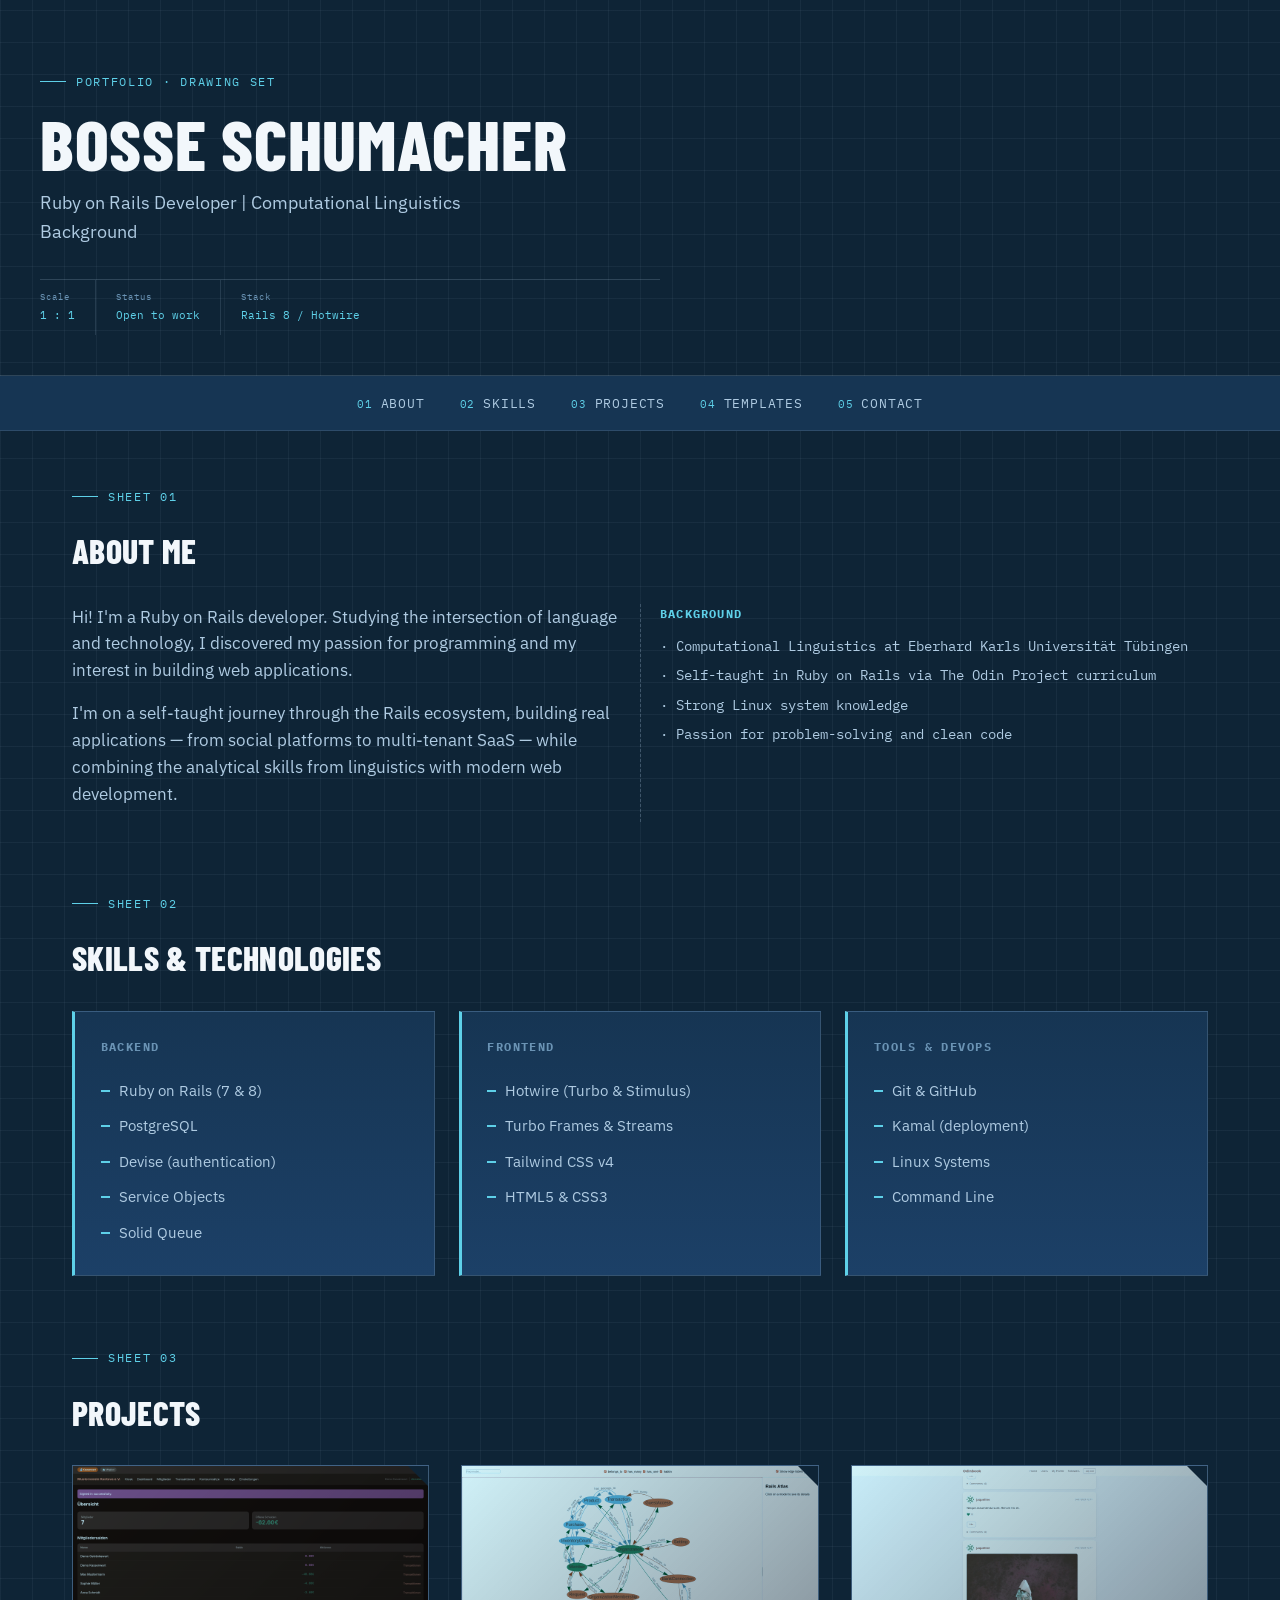
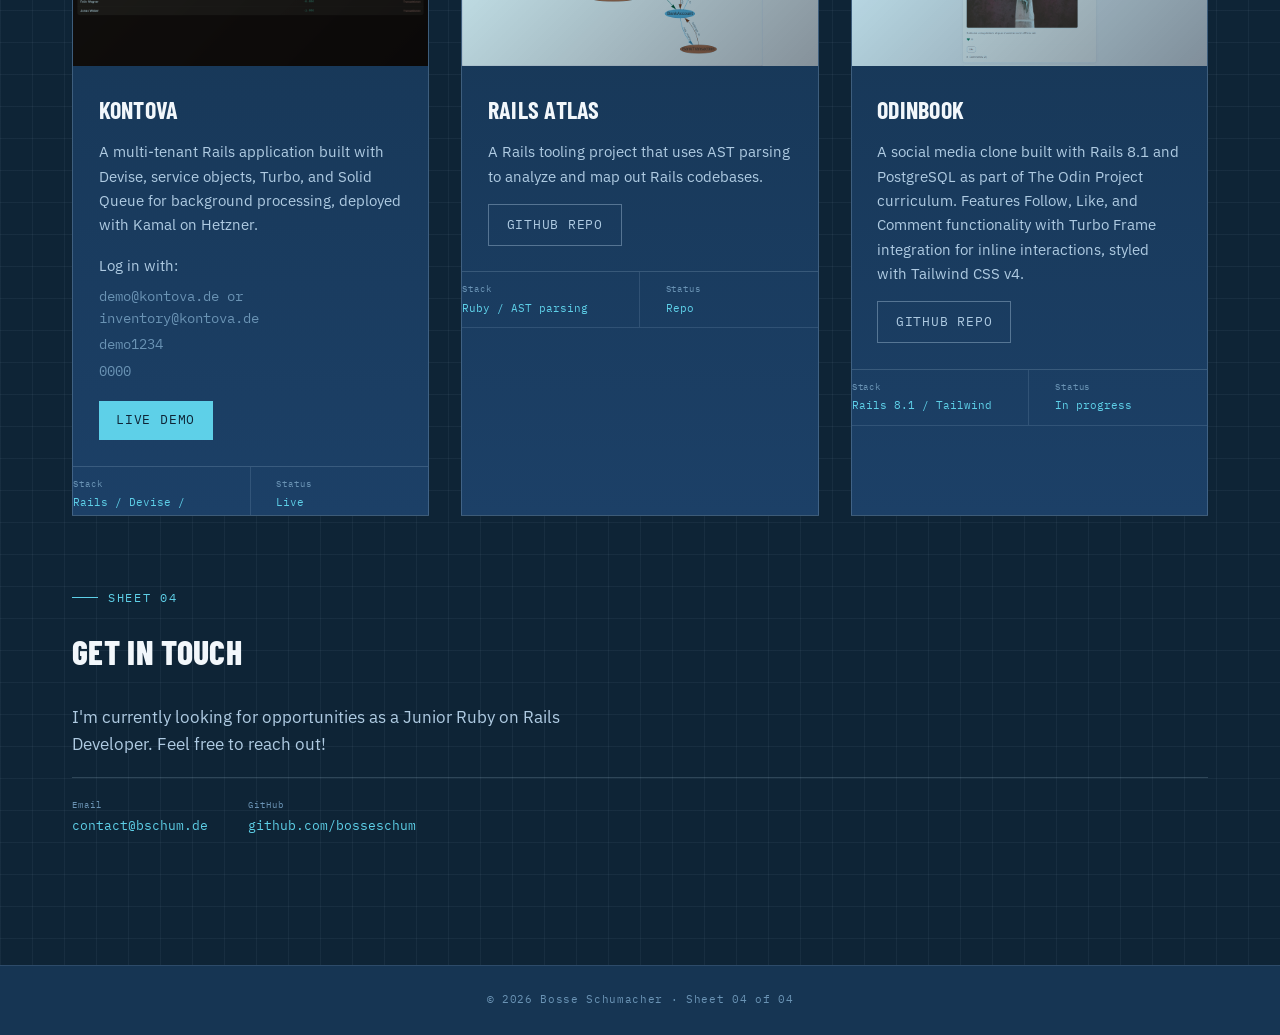
==== commit 8c5a696d: "swap mail address" ====
--- a/index.html
+++ b/index.html
@@ -269,7 +269,9 @@
                     <div class="stamp-fields">
                         <div>
                             <span class="label">Email</span>
-                            <a href="mailto:mail@bschum.de">mail@bschum.de</a>
+                            <a href="mailto:contact@bschum.de"
+                                >contact@bschum.de</a
+                            >
                         </div>
                         <div>
                             <span class="label">GitHub</span>
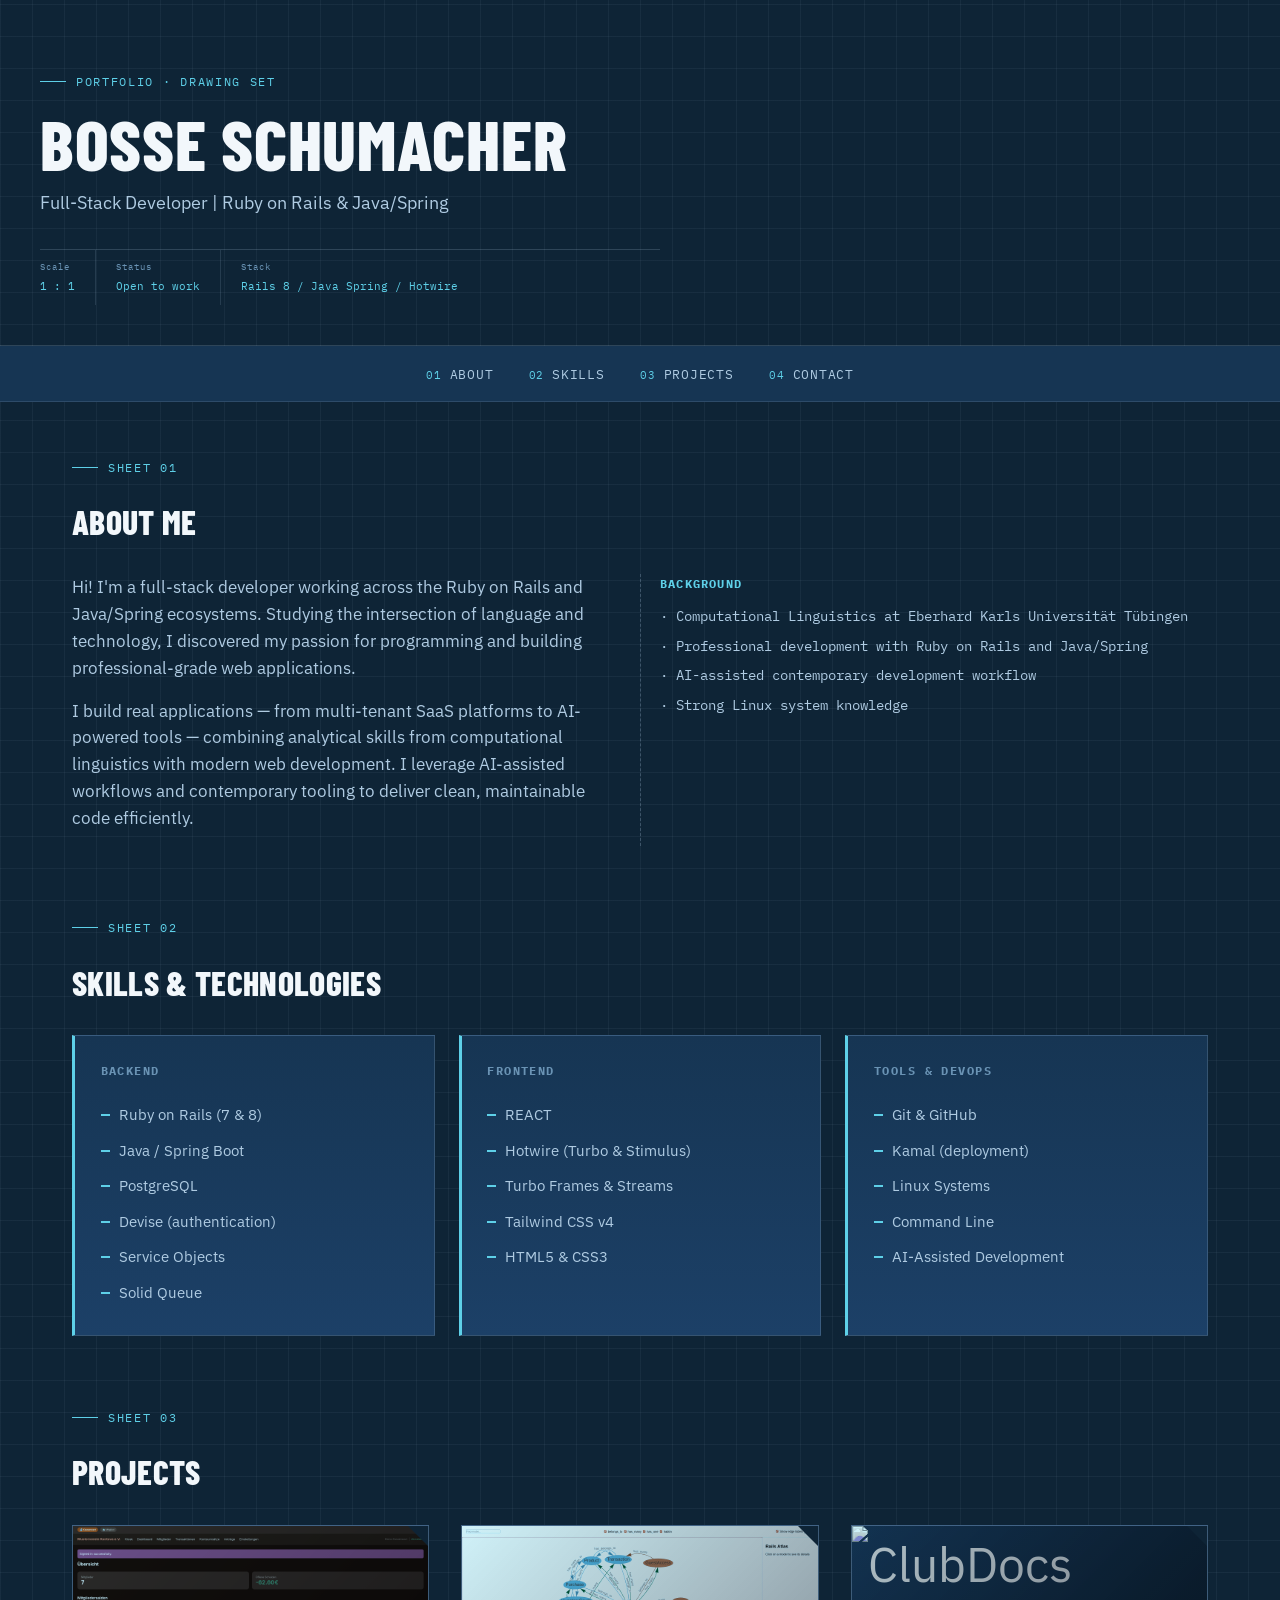
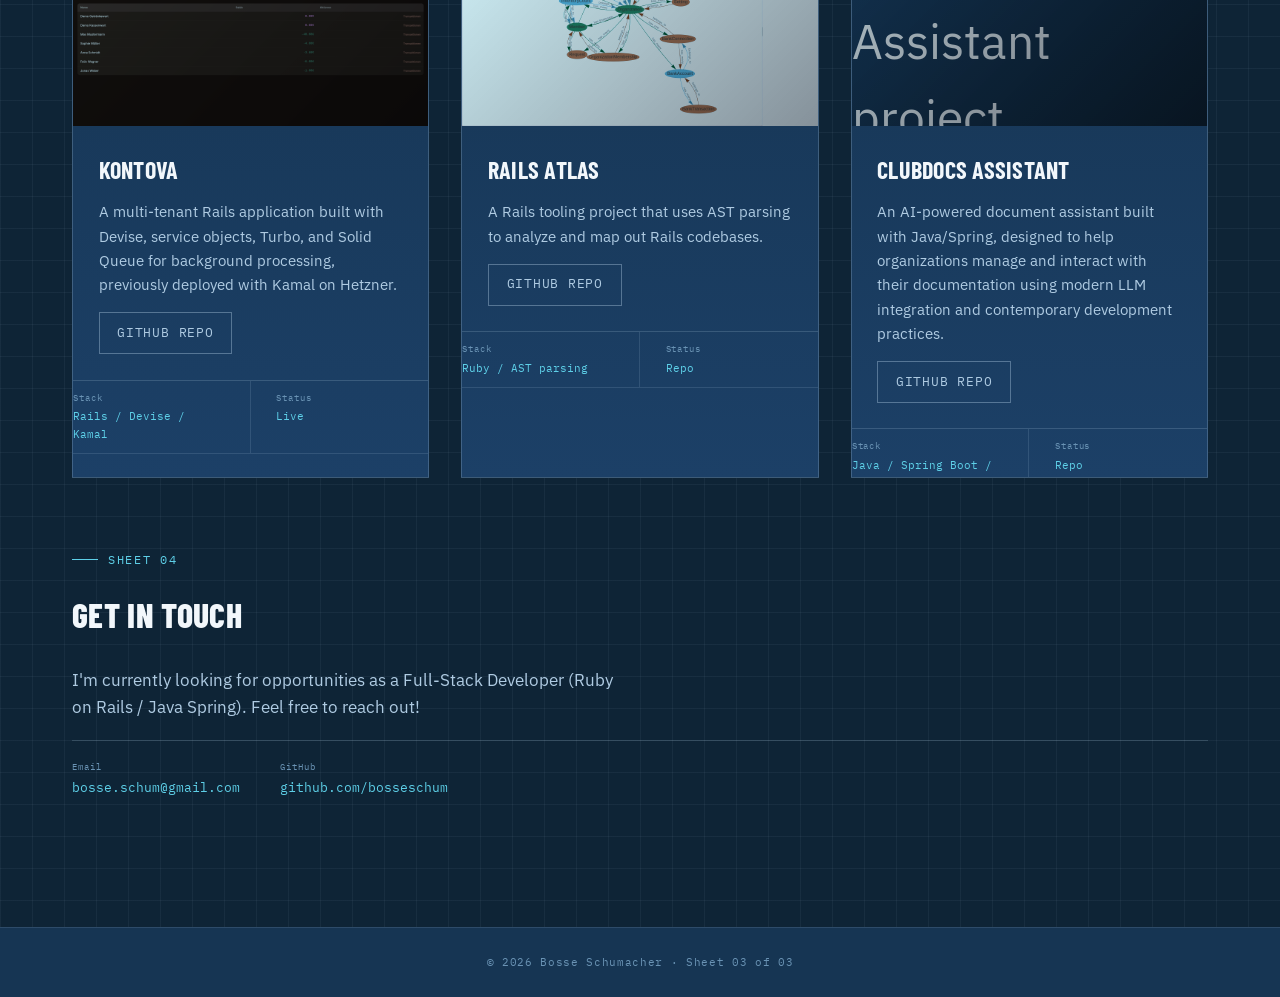
==== commit 40cf3b8a: "Update Portfolio" ====
--- a/index.html
+++ b/index.html
@@ -3,7 +3,7 @@
     <head>
         <meta charset="UTF-8" />
         <meta name="viewport" content="width=device-width, initial-scale=1.0" />
-        <title>Bosse Schumacher - Ruby on Rails Developer</title>
+        <title>Bosse Schumacher - Full-Stack Developer</title>
         <link rel="preconnect" href="https://fonts.googleapis.com" />
         <link rel="preconnect" href="https://fonts.gstatic.com" crossorigin />
         <link rel="stylesheet" href="style.css" />
@@ -15,8 +15,7 @@
                 <p class="eyebrow">Portfolio &middot; Drawing Set</p>
                 <h1>Bosse Schumacher</h1>
                 <p class="role">
-                    Ruby on Rails Developer | Computational Linguistics
-                    Background
+                    Full-Stack Developer | Ruby on Rails & Java/Spring
                 </p>
                 <div class="meta-strip">
                     <div>
@@ -29,7 +28,7 @@
                     </div>
                     <div>
                         <span class="label">Stack</span>
-                        <span class="value">Rails 8 / Hotwire</span>
+                        <span class="value">Rails 8 / Java Spring / Hotwire</span>
                     </div>
                 </div>
             </div>
@@ -49,13 +48,8 @@
                     >
                 </li>
                 <li>
-                    <a href="templates/index.html"
-                        ><span class="tab-num">04</span>Templates</a
-                    >
-                </li>
-                <li>
                     <a href="#contact"
-                        ><span class="tab-num">05</span>Contact</a
+                        ><span class="tab-num">04</span>Contact</a
                     >
                 </li>
             </ul>
@@ -68,17 +62,19 @@
                 <div class="about-content">
                     <div class="about-text">
                         <p>
-                            Hi! I'm a Ruby on Rails developer. Studying the
-                            intersection of language and technology, I
-                            discovered my passion for programming and my
-                            interest in building web applications.
+                            Hi! I'm a full-stack developer working across the
+                            Ruby on Rails and Java/Spring ecosystems. Studying
+                            the intersection of language and technology, I
+                            discovered my passion for programming and building
+                            professional-grade web applications.
                         </p>
                         <p style="margin-top: 1rem">
-                            I'm on a self-taught journey through the Rails
-                            ecosystem, building real applications — from social
-                            platforms to multi-tenant SaaS — while combining the
-                            analytical skills from linguistics with modern web
-                            development.
+                            I build real applications — from multi-tenant SaaS
+                            platforms to AI-powered tools — combining analytical
+                            skills from computational linguistics with modern
+                            web development. I leverage AI-assisted workflows
+                            and contemporary tooling to deliver clean,
+                            maintainable code efficiently.
                         </p>
                     </div>
                     <div class="about-text">
@@ -88,14 +84,15 @@
                             Universität Tübingen
                         </p>
                         <p class="spec-line">
-                            &middot; Self-taught in Ruby on Rails via The Odin
-                            Project curriculum
+                            &middot; Professional development with Ruby on Rails
+                            and Java/Spring
+                        </p>
+                        <p class="spec-line">
+                            &middot; AI-assisted contemporary development
+                            workflow
                         </p>
                         <p class="spec-line">
                             &middot; Strong Linux system knowledge
-                        </p>
-                        <p class="spec-line">
-                            &middot; Passion for problem-solving and clean code
                         </p>
                     </div>
                 </div>
@@ -109,6 +106,7 @@
                         <h3>Backend</h3>
                         <ul>
                             <li>Ruby on Rails (7 &amp; 8)</li>
+                            <li>Java / Spring Boot</li>
                             <li>PostgreSQL</li>
                             <li>Devise (authentication)</li>
                             <li>Service Objects</li>
@@ -118,6 +116,7 @@
                     <div class="skill-category">
                         <h3>Frontend</h3>
                         <ul>
+                            <li>REACT</li>
                             <li>Hotwire (Turbo &amp; Stimulus)</li>
                             <li>Turbo Frames &amp; Streams</li>
                             <li>Tailwind CSS v4</li>
@@ -131,6 +130,7 @@
                             <li>Kamal (deployment)</li>
                             <li>Linux Systems</li>
                             <li>Command Line</li>
+                            <li>AI-Assisted Development</li>
                         </ul>
                     </div>
                 </div>
@@ -152,21 +152,15 @@
                             <p>
                                 A multi-tenant Rails application built with
                                 Devise, service objects, Turbo, and Solid Queue
-                                for background processing, deployed with Kamal
+                                for background processing, previously deployed with Kamal
                                 on Hetzner.
                             </p>
-                            <p style="margin-bottom: 0.4rem">Log in with:</p>
-                            <ul>
-                                <li>demo@kontova.de or inventory@kontova.de</li>
-                                <li>demo1234</li>
-                                <li>0000</li>
-                            </ul>
                             <div class="project-links">
                                 <a
-                                    href="showcase.kontova.de"
-                                    class="btn"
+                                    href="https://github.com/bosse-schum/kontova"
+                                    class="btn btn-secondary"
                                     target="_blank"
-                                    >Live demo</a
+                                    >GitHub Repo</a
                                 >
                             </div>
                         </div>
@@ -221,23 +215,22 @@
                     <div class="project-card">
                         <div class="project-image">
                             <img
-                                src="assets/odinbook.png"
-                                alt="Odinbook project screenshot"
+                                src="assets/clubdocs-assistant.png"
+                                alt="ClubDocs Assistant project screenshot"
                             />
                         </div>
                         <div class="project-content">
-                            <h3>Odinbook</h3>
+                            <h3>ClubDocs Assistant</h3>
                             <p>
-                                A social media clone built with Rails 8.1 and
-                                PostgreSQL as part of The Odin Project
-                                curriculum. Features Follow, Like, and Comment
-                                functionality with Turbo Frame integration for
-                                inline interactions, styled with Tailwind CSS
-                                v4.
+                                An AI-powered document assistant built with
+                                Java/Spring, designed to help organizations
+                                manage and interact with their documentation
+                                using modern LLM integration and contemporary
+                                development practices.
                             </p>
                             <div class="project-links">
                                 <a
-                                    href="https://github.com/bosseschum/odinbook"
+                                    href="https://github.com/bosseschum/clubdocs-assistant"
                                     class="btn btn-secondary"
                                     target="_blank"
                                     >GitHub Repo</a
@@ -247,11 +240,11 @@
                         <div class="project-title-block">
                             <div>
                                 <span class="label">Stack</span>
-                                <span class="value">Rails 8.1 / Tailwind</span>
+                                <span class="value">Java / Spring Boot / Angular</span>
                             </div>
                             <div>
                                 <span class="label">Status</span>
-                                <span class="value">In progress</span>
+                                <span class="value">Repo</span>
                             </div>
                         </div>
                     </div>
@@ -263,14 +256,15 @@
                 <h2>Get In Touch</h2>
                 <div class="contact-info">
                     <p class="lead">
-                        I'm currently looking for opportunities as a Junior Ruby
-                        on Rails Developer. Feel free to reach out!
+                        I'm currently looking for opportunities as a Full-Stack
+                        Developer (Ruby on Rails / Java Spring). Feel free to
+                        reach out!
                     </p>
                     <div class="stamp-fields">
                         <div>
                             <span class="label">Email</span>
-                            <a href="mailto:contact@bschum.de"
-                                >contact@bschum.de</a
+                            <a href="mailto:bosse.schum@gmail.com"
+                                >bosse.schum@gmail.com</a
                             >
                         </div>
                         <div>
@@ -287,7 +281,7 @@
         </div>
 
         <footer>
-            <p>&copy; 2026 Bosse Schumacher &middot; Sheet 04 of 04</p>
+            <p>&copy; 2026 Bosse Schumacher &middot; Sheet 03 of 03</p>
         </footer>
     </body>
 </html>
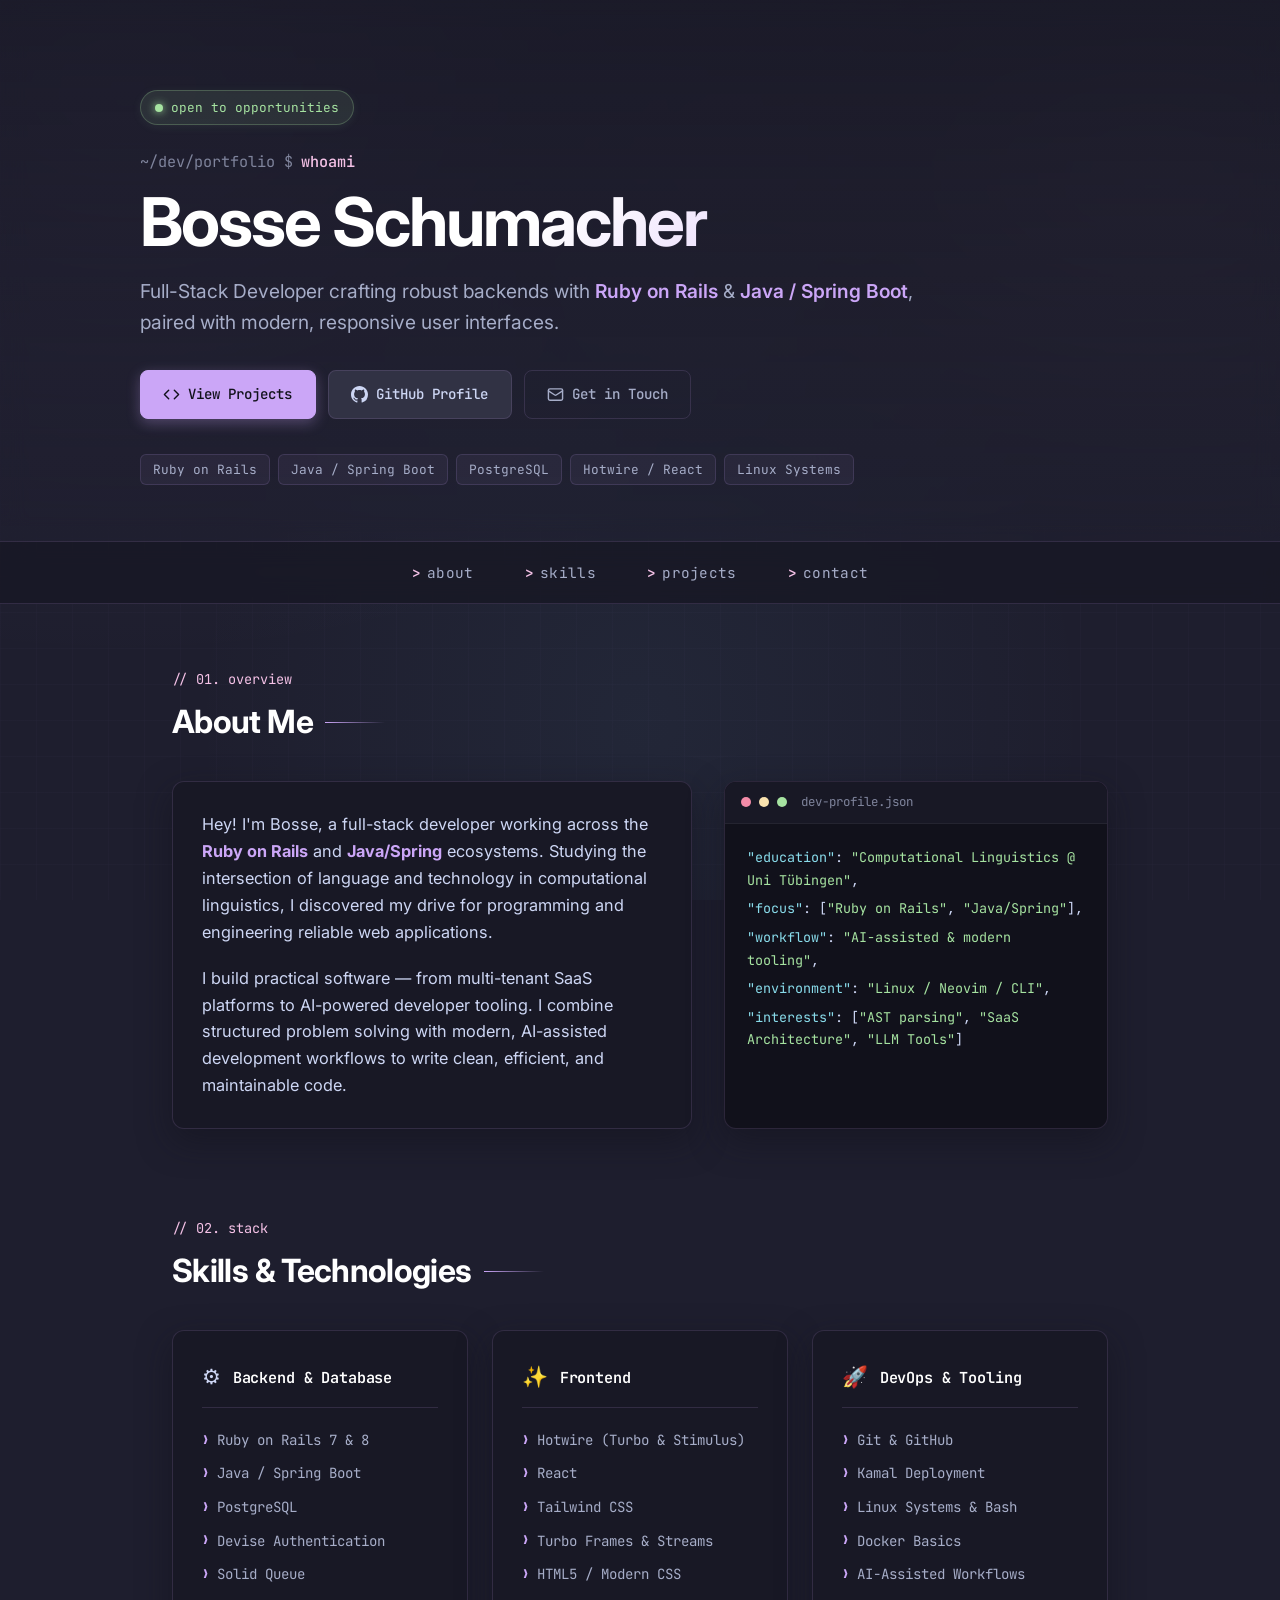
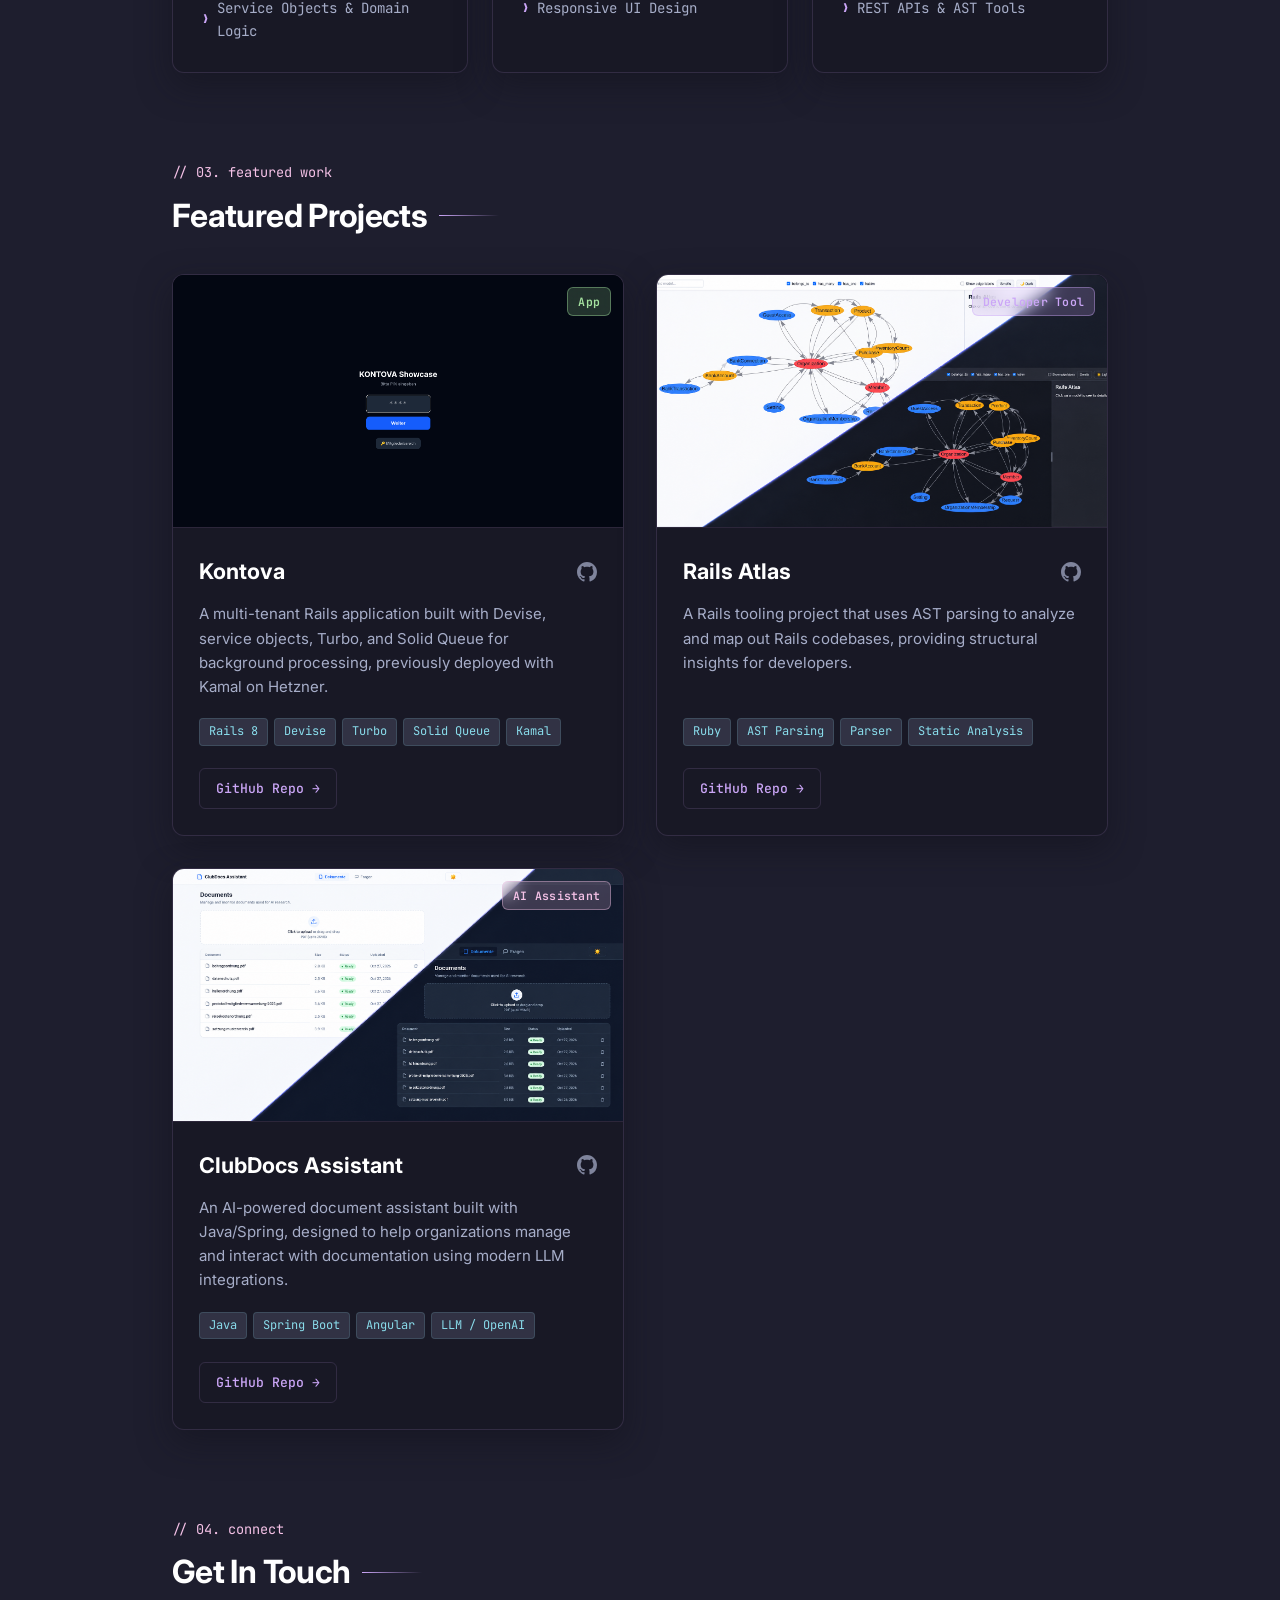
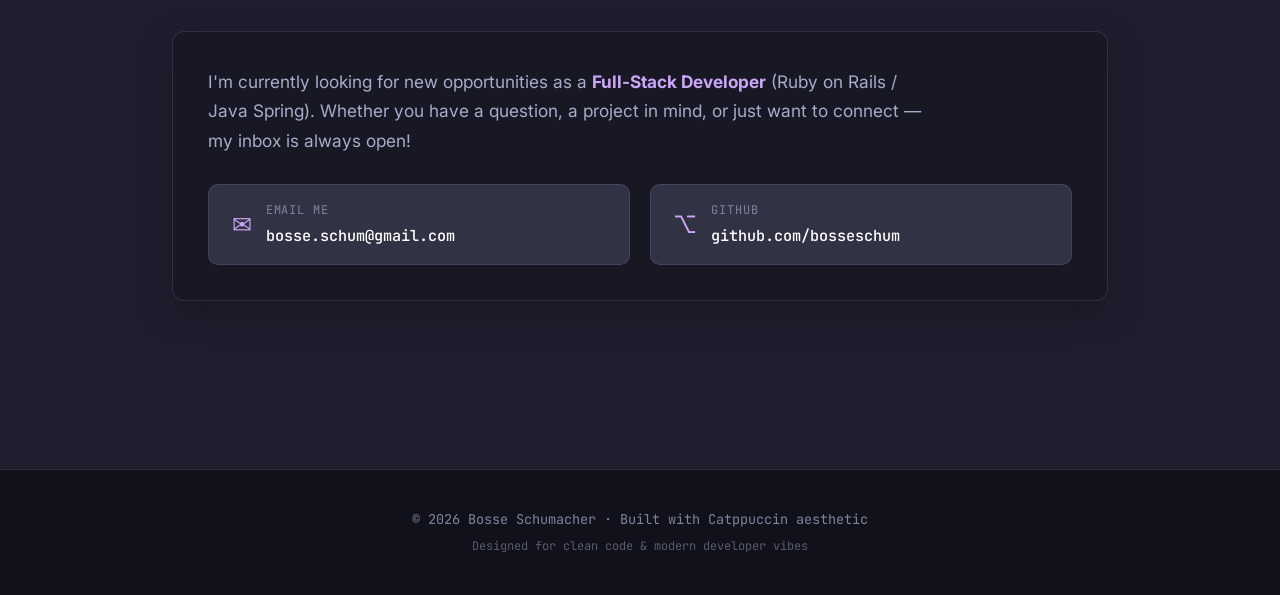
==== commit c2660e79: "Update project pictures" ====
--- a/index.html
+++ b/index.html
@@ -3,33 +3,65 @@
     <head>
         <meta charset="UTF-8" />
         <meta name="viewport" content="width=device-width, initial-scale=1.0" />
-        <title>Bosse Schumacher - Full-Stack Developer</title>
+        <title>Bosse Schumacher &middot; Software Developer</title>
+        <link rel="icon" type="image/svg+xml" href="./assets/favicon-bs.svg" />
         <link rel="preconnect" href="https://fonts.googleapis.com" />
         <link rel="preconnect" href="https://fonts.gstatic.com" crossorigin />
+        <link
+            href="https://fonts.googleapis.com/css2?family=Fira+Code:wght@400;500;600&family=Inter:wght@400;500;600;700&family=JetBrains+Mono:wght@400;500;600;700&display=swap"
+            rel="stylesheet"
+        />
         <link rel="stylesheet" href="style.css" />
     </head>
 
     <body>
         <header>
             <div class="header-inner">
-                <p class="eyebrow">Portfolio &middot; Drawing Set</p>
+                <div class="status-badge">
+                    <span class="status-dot"></span>
+                    <span>open to opportunities</span>
+                </div>
+                <div class="hero-intro">
+                    <span class="prompt-prefix">~/dev/portfolio $</span>
+                    <span class="typed-command">whoami</span>
+                </div>
                 <h1>Bosse Schumacher</h1>
                 <p class="role">
-                    Full-Stack Developer | Ruby on Rails & Java/Spring
+                    Full-Stack Developer crafting robust backends with
+                    <span class="highlight">Ruby on Rails</span> &amp;
+                    <span class="highlight">Java / Spring Boot</span>, paired
+                    with modern, responsive user interfaces.
                 </p>
-                <div class="meta-strip">
-                    <div>
-                        <span class="label">Scale</span>
-                        <span class="value">1 : 1</span>
-                    </div>
-                    <div>
-                        <span class="label">Status</span>
-                        <span class="value">Open to work</span>
-                    </div>
-                    <div>
-                        <span class="label">Stack</span>
-                        <span class="value">Rails 8 / Java Spring / Hotwire</span>
-                    </div>
+
+                <div class="quick-links">
+                    <a href="#projects" class="btn btn-primary">
+                        <svg class="btn-icon" viewBox="0 0 24 24" fill="none" stroke="currentColor" stroke-width="2" stroke-linecap="round" stroke-linejoin="round">
+                            <polyline points="16 18 22 12 16 6"></polyline>
+                            <polyline points="8 6 2 12 8 18"></polyline>
+                        </svg>
+                        View Projects
+                    </a>
+                    <a href="https://github.com/bosseschum" class="btn btn-secondary" target="_blank" rel="noopener noreferrer">
+                        <svg class="btn-icon" viewBox="0 0 24 24" fill="currentColor">
+                            <path d="M12 0C5.37 0 0 5.37 0 12c0 5.31 3.435 9.795 8.205 11.385.6.105.825-.255.825-.57 0-.285-.015-1.23-.015-2.235-3.015.555-3.795-.735-4.035-1.41-.135-.345-.72-1.41-1.23-1.695-.42-.225-1.02-.78-.015-.795.945-.015 1.62.87 1.845 1.23 1.08 1.815 2.805 1.305 3.495.99.105-.78.42-1.305.765-1.605-2.67-.3-5.46-1.335-5.46-5.925 0-1.305.465-2.385 1.23-3.225-.12-.3-.54-1.53.12-3.18 0 0 1.005-.315 3.3 1.23.96-.27 1.98-.405 3-.405s2.04.135 3 .405c2.295-1.56 3.3-1.23 3.3-1.23.66 1.65.24 2.88.12 3.18.765.84 1.23 1.905 1.23 3.225 0 4.605-2.805 5.625-5.475 5.925.435.375.81 1.095.81 2.22 0 1.605-.015 2.895-.015 3.3 0 .315.225.69.825.57A12.02 12.02 0 0024 12c0-6.63-5.37-12-12-12z"/>
+                        </svg>
+                        GitHub Profile
+                    </a>
+                    <a href="mailto:bosse.schum@gmail.com" class="btn btn-ghost">
+                        <svg class="btn-icon" viewBox="0 0 24 24" fill="none" stroke="currentColor" stroke-width="2" stroke-linecap="round" stroke-linejoin="round">
+                            <rect width="20" height="16" x="2" y="4" rx="2"></rect>
+                            <path d="m22 7-8.97 5.7a1.94 1.94 0 0 1-2.06 0L2 7"></path>
+                        </svg>
+                        Get in Touch
+                    </a>
+                </div>
+
+                <div class="tech-pills">
+                    <span class="tech-pill">Ruby on Rails</span>
+                    <span class="tech-pill">Java / Spring Boot</span>
+                    <span class="tech-pill">PostgreSQL</span>
+                    <span class="tech-pill">Hotwire / React</span>
+                    <span class="tech-pill">Linux Systems</span>
                 </div>
             </div>
         </header>
@@ -37,251 +69,297 @@
         <nav>
             <ul>
                 <li>
-                    <a href="#about"><span class="tab-num">01</span>About</a>
+                    <a href="#about"><span class="nav-symbol">&gt;</span> about</a>
                 </li>
                 <li>
-                    <a href="#skills"><span class="tab-num">02</span>Skills</a>
+                    <a href="#skills"><span class="nav-symbol">&gt;</span> skills</a>
                 </li>
                 <li>
-                    <a href="#projects"
-                        ><span class="tab-num">03</span>Projects</a
-                    >
+                    <a href="#projects"><span class="nav-symbol">&gt;</span> projects</a>
                 </li>
                 <li>
-                    <a href="#contact"
-                        ><span class="tab-num">04</span>Contact</a
-                    >
+                    <a href="#contact"><span class="nav-symbol">&gt;</span> contact</a>
                 </li>
             </ul>
         </nav>
 
-        <div class="container">
+        <main class="container">
             <section id="about">
-                <p class="eyebrow">Sheet 01</p>
-                <h2>About Me</h2>
+                <div class="section-header">
+                    <span class="section-tag">// 01. overview</span>
+                    <h2>About Me</h2>
+                </div>
                 <div class="about-content">
-                    <div class="about-text">
+                    <div class="about-card main-bio">
                         <p>
-                            Hi! I'm a full-stack developer working across the
-                            Ruby on Rails and Java/Spring ecosystems. Studying
-                            the intersection of language and technology, I
-                            discovered my passion for programming and building
-                            professional-grade web applications.
+                            Hey! I'm Bosse, a full-stack developer working across the
+                            <strong>Ruby on Rails</strong> and <strong>Java/Spring</strong> ecosystems.
+                            Studying the intersection of language and technology in computational linguistics,
+                            I discovered my drive for programming and engineering reliable web applications.
                         </p>
-                        <p style="margin-top: 1rem">
-                            I build real applications — from multi-tenant SaaS
-                            platforms to AI-powered tools — combining analytical
-                            skills from computational linguistics with modern
-                            web development. I leverage AI-assisted workflows
-                            and contemporary tooling to deliver clean,
-                            maintainable code efficiently.
+                        <p>
+                            I build practical software — from multi-tenant SaaS platforms to AI-powered developer tooling.
+                            I combine structured problem solving with modern, AI-assisted development workflows to write clean,
+                            efficient, and maintainable code.
                         </p>
                     </div>
-                    <div class="about-text">
-                        <strong>Background</strong>
-                        <p class="spec-line">
-                            &middot; Computational Linguistics at Eberhard Karls
-                            Universität Tübingen
-                        </p>
-                        <p class="spec-line">
-                            &middot; Professional development with Ruby on Rails
-                            and Java/Spring
-                        </p>
-                        <p class="spec-line">
-                            &middot; AI-assisted contemporary development
-                            workflow
-                        </p>
-                        <p class="spec-line">
-                            &middot; Strong Linux system knowledge
-                        </p>
+                    <div class="about-card terminal-bio">
+                        <div class="terminal-bar">
+                            <span class="term-dot red"></span>
+                            <span class="term-dot yellow"></span>
+                            <span class="term-dot green"></span>
+                            <span class="term-title">dev-profile.json</span>
+                        </div>
+                        <div class="terminal-body">
+                            <div class="code-line"><span class="code-key">"education"</span>: <span class="code-str">"Computational Linguistics @ Uni Tübingen"</span>,</div>
+                            <div class="code-line"><span class="code-key">"focus"</span>: [<span class="code-str">"Ruby on Rails"</span>, <span class="code-str">"Java/Spring"</span>],</div>
+                            <div class="code-line"><span class="code-key">"workflow"</span>: <span class="code-str">"AI-assisted &amp; modern tooling"</span>,</div>
+                            <div class="code-line"><span class="code-key">"environment"</span>: <span class="code-str">"Linux / Neovim / CLI"</span>,</div>
+                            <div class="code-line"><span class="code-key">"interests"</span>: [<span class="code-str">"AST parsing"</span>, <span class="code-str">"SaaS Architecture"</span>, <span class="code-str">"LLM Tools"</span>]</div>
+                        </div>
                     </div>
                 </div>
             </section>
 
             <section id="skills">
-                <p class="eyebrow">Sheet 02</p>
-                <h2>Skills &amp; Technologies</h2>
+                <div class="section-header">
+                    <span class="section-tag">// 02. stack</span>
+                    <h2>Skills &amp; Technologies</h2>
+                </div>
                 <div class="skills-grid">
                     <div class="skill-category">
-                        <h3>Backend</h3>
-                        <ul>
-                            <li>Ruby on Rails (7 &amp; 8)</li>
+                        <div class="skill-header">
+                            <span class="skill-icon">⚙</span>
+                            <h3>Backend &amp; Database</h3>
+                        </div>
+                        <ul class="skill-tags">
+                            <li>Ruby on Rails 7 &amp; 8</li>
                             <li>Java / Spring Boot</li>
                             <li>PostgreSQL</li>
-                            <li>Devise (authentication)</li>
-                            <li>Service Objects</li>
+                            <li>Devise Authentication</li>
                             <li>Solid Queue</li>
+                            <li>Service Objects &amp; Domain Logic</li>
                         </ul>
                     </div>
                     <div class="skill-category">
-                        <h3>Frontend</h3>
-                        <ul>
-                            <li>REACT</li>
+                        <div class="skill-header">
+                            <span class="skill-icon">✨</span>
+                            <h3>Frontend</h3>
+                        </div>
+                        <ul class="skill-tags">
                             <li>Hotwire (Turbo &amp; Stimulus)</li>
+                            <li>React</li>
+                            <li>Tailwind CSS</li>
                             <li>Turbo Frames &amp; Streams</li>
-                            <li>Tailwind CSS v4</li>
-                            <li>HTML5 &amp; CSS3</li>
+                            <li>HTML5 / Modern CSS</li>
+                            <li>Responsive UI Design</li>
                         </ul>
                     </div>
                     <div class="skill-category">
-                        <h3>Tools &amp; DevOps</h3>
-                        <ul>
+                        <div class="skill-header">
+                            <span class="skill-icon">🚀</span>
+                            <h3>DevOps &amp; Tooling</h3>
+                        </div>
+                        <ul class="skill-tags">
                             <li>Git &amp; GitHub</li>
-                            <li>Kamal (deployment)</li>
-                            <li>Linux Systems</li>
-                            <li>Command Line</li>
-                            <li>AI-Assisted Development</li>
+                            <li>Kamal Deployment</li>
+                            <li>Linux Systems &amp; Bash</li>
+                            <li>Docker Basics</li>
+                            <li>AI-Assisted Workflows</li>
+                            <li>REST APIs &amp; AST Tools</li>
                         </ul>
                     </div>
                 </div>
             </section>
 
             <section id="projects">
-                <p class="eyebrow">Sheet 03</p>
-                <h2>Projects</h2>
+                <div class="section-header">
+                    <span class="section-tag">// 03. featured work</span>
+                    <h2>Featured Projects</h2>
+                </div>
                 <div class="projects-grid">
-                    <div class="project-card">
-                        <div class="project-image">
+                    <article class="project-card">
+                        <div class="project-image-wrap">
                             <img
                                 src="assets/kontova.png"
                                 alt="Kontova project screenshot"
+                                loading="lazy"
                             />
+                            <div class="project-badge live-badge">App</div>
                         </div>
                         <div class="project-content">
-                            <h3>Kontova</h3>
+                            <div class="project-top">
+                                <h3>Kontova</h3>
+                                <a
+                                    href="https://github.com/bosseschum/kontova"
+                                    class="repo-icon-link"
+                                    target="_blank"
+                                    rel="noopener noreferrer"
+                                    aria-label="GitHub Repository"
+                                >
+                                    <svg viewBox="0 0 24 24" fill="currentColor">
+                                        <path d="M12 0C5.37 0 0 5.37 0 12c0 5.31 3.435 9.795 8.205 11.385.6.105.825-.255.825-.57 0-.285-.015-1.23-.015-2.235-3.015.555-3.795-.735-4.035-1.41-.135-.345-.72-1.41-1.23-1.695-.42-.225-1.02-.78-.015-.795.945-.015 1.62.87 1.845 1.23 1.08 1.815 2.805 1.305 3.495.99.105-.78.42-1.305.765-1.605-2.67-.3-5.46-1.335-5.46-5.925 0-1.305.465-2.385 1.23-3.225-.12-.3-.54-1.53.12-3.18 0 0 1.005-.315 3.3 1.23.96-.27 1.98-.405 3-.405s2.04.135 3 .405c2.295-1.56 3.3-1.23 3.3-1.23.66 1.65.24 2.88.12 3.18.765.84 1.23 1.905 1.23 3.225 0 4.605-2.805 5.625-5.475 5.925.435.375.81 1.095.81 2.22 0 1.605-.015 2.895-.015 3.3 0 .315.225.69.825.57A12.02 12.02 0 0024 12c0-6.63-5.37-12-12-12z"/>
+                                    </svg>
+                                </a>
+                            </div>
                             <p>
                                 A multi-tenant Rails application built with
                                 Devise, service objects, Turbo, and Solid Queue
                                 for background processing, previously deployed with Kamal
                                 on Hetzner.
                             </p>
-                            <div class="project-links">
-                                <a
-                                    href="https://github.com/bosse-schum/kontova"
-                                    class="btn btn-secondary"
-                                    target="_blank"
-                                    >GitHub Repo</a
-                                >
-                            </div>
-                        </div>
-                        <div class="project-title-block">
-                            <div>
-                                <span class="label">Stack</span>
-                                <span class="value"
-                                    >Rails / Devise / Kamal</span
-                                >
-                            </div>
-                            <div>
-                                <span class="label">Status</span>
-                                <span class="value">Live</span>
-                            </div>
-                        </div>
-                    </div>
-
-                    <div class="project-card">
-                        <div class="project-image">
+                            <div class="project-tags">
+                                <span>Rails 8</span>
+                                <span>Devise</span>
+                                <span>Turbo</span>
+                                <span>Solid Queue</span>
+                                <span>Kamal</span>
+                            </div>
+                            <div class="project-actions">
+                                <a
+                                    href="https://github.com/bosseschum/kontova"
+                                    class="btn btn-card"
+                                    target="_blank"
+                                    rel="noopener noreferrer"
+                                >
+                                    GitHub Repo &rarr;
+                                </a>
+                            </div>
+                        </div>
+                    </article>
+
+                    <article class="project-card">
+                        <div class="project-image-wrap">
                             <img
                                 src="assets/atlas.png"
                                 alt="Rails Atlas project screenshot"
+                                loading="lazy"
                             />
+                            <div class="project-badge tool-badge">Developer Tool</div>
                         </div>
                         <div class="project-content">
-                            <h3>Rails Atlas</h3>
+                            <div class="project-top">
+                                <h3>Rails Atlas</h3>
+                                <a
+                                    href="https://github.com/bosseschum/rails-atlas"
+                                    class="repo-icon-link"
+                                    target="_blank"
+                                    rel="noopener noreferrer"
+                                    aria-label="GitHub Repository"
+                                >
+                                    <svg viewBox="0 0 24 24" fill="currentColor">
+                                        <path d="M12 0C5.37 0 0 5.37 0 12c0 5.31 3.435 9.795 8.205 11.385.6.105.825-.255.825-.57 0-.285-.015-1.23-.015-2.235-3.015.555-3.795-.735-4.035-1.41-.135-.345-.72-1.41-1.23-1.695-.42-.225-1.02-.78-.015-.795.945-.015 1.62.87 1.845 1.23 1.08 1.815 2.805 1.305 3.495.99.105-.78.42-1.305.765-1.605-2.67-.3-5.46-1.335-5.46-5.925 0-1.305.465-2.385 1.23-3.225-.12-.3-.54-1.53.12-3.18 0 0 1.005-.315 3.3 1.23.96-.27 1.98-.405 3-.405s2.04.135 3 .405c2.295-1.56 3.3-1.23 3.3-1.23.66 1.65.24 2.88.12 3.18.765.84 1.23 1.905 1.23 3.225 0 4.605-2.805 5.625-5.475 5.925.435.375.81 1.095.81 2.22 0 1.605-.015 2.895-.015 3.3 0 .315.225.69.825.57A12.02 12.02 0 0024 12c0-6.63-5.37-12-12-12z"/>
+                                    </svg>
+                                </a>
+                            </div>
                             <p>
                                 A Rails tooling project that uses AST parsing to
-                                analyze and map out Rails codebases.
+                                analyze and map out Rails codebases, providing structural insights for developers.
                             </p>
-                            <div class="project-links">
+                            <div class="project-tags">
+                                <span>Ruby</span>
+                                <span>AST Parsing</span>
+                                <span>Parser</span>
+                                <span>Static Analysis</span>
+                            </div>
+                            <div class="project-actions">
                                 <a
                                     href="https://github.com/bosseschum/rails-atlas"
-                                    class="btn btn-secondary"
-                                    target="_blank"
-                                    >GitHub Repo</a
-                                >
-                            </div>
-                        </div>
-                        <div class="project-title-block">
-                            <div>
-                                <span class="label">Stack</span>
-                                <span class="value">Ruby / AST parsing</span>
-                            </div>
-                            <div>
-                                <span class="label">Status</span>
-                                <span class="value">Repo</span>
-                            </div>
-                        </div>
-                    </div>
-
-                    <div class="project-card">
-                        <div class="project-image">
+                                    class="btn btn-card"
+                                    target="_blank"
+                                    rel="noopener noreferrer"
+                                >
+                                    GitHub Repo &rarr;
+                                </a>
+                            </div>
+                        </div>
+                    </article>
+
+                    <article class="project-card">
+                        <div class="project-image-wrap">
                             <img
                                 src="assets/clubdocs-assistant.png"
                                 alt="ClubDocs Assistant project screenshot"
+                                loading="lazy"
                             />
+                            <div class="project-badge ai-badge">AI Assistant</div>
                         </div>
                         <div class="project-content">
-                            <h3>ClubDocs Assistant</h3>
+                            <div class="project-top">
+                                <h3>ClubDocs Assistant</h3>
+                                <a
+                                    href="https://github.com/bosseschum/clubdocs-assistant"
+                                    class="repo-icon-link"
+                                    target="_blank"
+                                    rel="noopener noreferrer"
+                                    aria-label="GitHub Repository"
+                                >
+                                    <svg viewBox="0 0 24 24" fill="currentColor">
+                                        <path d="M12 0C5.37 0 0 5.37 0 12c0 5.31 3.435 9.795 8.205 11.385.6.105.825-.255.825-.57 0-.285-.015-1.23-.015-2.235-3.015.555-3.795-.735-4.035-1.41-.135-.345-.72-1.41-1.23-1.695-.42-.225-1.02-.78-.015-.795.945-.015 1.62.87 1.845 1.23 1.08 1.815 2.805 1.305 3.495.99.105-.78.42-1.305.765-1.605-2.67-.3-5.46-1.335-5.46-5.925 0-1.305.465-2.385 1.23-3.225-.12-.3-.54-1.53.12-3.18 0 0 1.005-.315 3.3 1.23.96-.27 1.98-.405 3-.405s2.04.135 3 .405c2.295-1.56 3.3-1.23 3.3-1.23.66 1.65.24 2.88.12 3.18.765.84 1.23 1.905 1.23 3.225 0 4.605-2.805 5.625-5.475 5.925.435.375.81 1.095.81 2.22 0 1.605-.015 2.895-.015 3.3 0 .315.225.69.825.57A12.02 12.02 0 0024 12c0-6.63-5.37-12-12-12z"/>
+                                    </svg>
+                                </a>
+                            </div>
                             <p>
                                 An AI-powered document assistant built with
                                 Java/Spring, designed to help organizations
-                                manage and interact with their documentation
-                                using modern LLM integration and contemporary
-                                development practices.
+                                manage and interact with documentation using modern LLM integrations.
                             </p>
-                            <div class="project-links">
+                            <div class="project-tags">
+                                <span>Java</span>
+                                <span>Spring Boot</span>
+                                <span>Angular</span>
+                                <span>LLM / OpenAI</span>
+                            </div>
+                            <div class="project-actions">
                                 <a
                                     href="https://github.com/bosseschum/clubdocs-assistant"
-                                    class="btn btn-secondary"
-                                    target="_blank"
-                                    >GitHub Repo</a
-                                >
-                            </div>
-                        </div>
-                        <div class="project-title-block">
+                                    class="btn btn-card"
+                                    target="_blank"
+                                    rel="noopener noreferrer"
+                                >
+                                    GitHub Repo &rarr;
+                                </a>
+                            </div>
+                        </div>
+                    </article>
+                </div>
+            </section>
+
+            <section id="contact">
+                <div class="section-header">
+                    <span class="section-tag">// 04. connect</span>
+                    <h2>Get In Touch</h2>
+                </div>
+                <div class="contact-card">
+                    <p class="lead">
+                        I'm currently looking for new opportunities as a <strong>Full-Stack Developer</strong> (Ruby on Rails / Java Spring).
+                        Whether you have a question, a project in mind, or just want to connect — my inbox is always open!
+                    </p>
+                    <div class="contact-links">
+                        <a href="mailto:bosse.schum@gmail.com" class="contact-btn email-btn">
+                            <span class="contact-btn-icon">✉</span>
                             <div>
-                                <span class="label">Stack</span>
-                                <span class="value">Java / Spring Boot / Angular</span>
-                            </div>
+                                <span class="contact-btn-label">Email Me</span>
+                                <span class="contact-btn-val">bosse.schum@gmail.com</span>
+                            </div>
+                        </a>
+                        <a href="https://github.com/bosseschum" class="contact-btn github-btn" target="_blank" rel="noopener noreferrer">
+                            <span class="contact-btn-icon">⌥</span>
                             <div>
-                                <span class="label">Status</span>
-                                <span class="value">Repo</span>
-                            </div>
-                        </div>
+                                <span class="contact-btn-label">GitHub</span>
+                                <span class="contact-btn-val">github.com/bosseschum</span>
+                            </div>
+                        </a>
                     </div>
                 </div>
             </section>
-
-            <section id="contact">
-                <p class="eyebrow">Sheet 04</p>
-                <h2>Get In Touch</h2>
-                <div class="contact-info">
-                    <p class="lead">
-                        I'm currently looking for opportunities as a Full-Stack
-                        Developer (Ruby on Rails / Java Spring). Feel free to
-                        reach out!
-                    </p>
-                    <div class="stamp-fields">
-                        <div>
-                            <span class="label">Email</span>
-                            <a href="mailto:bosse.schum@gmail.com"
-                                >bosse.schum@gmail.com</a
-                            >
-                        </div>
-                        <div>
-                            <span class="label">GitHub</span>
-                            <a
-                                href="https://github.com/bosseschum"
-                                target="_blank"
-                                >github.com/bosseschum</a
-                            >
-                        </div>
-                    </div>
-                </div>
-            </section>
-        </div>
+        </main>
 
         <footer>
-            <p>&copy; 2026 Bosse Schumacher &middot; Sheet 03 of 03</p>
+            <div class="footer-inner">
+                <p>&copy; 2026 Bosse Schumacher &middot; Built with Catppuccin aesthetic</p>
+                <p class="footer-sub">Designed for clean code &amp; modern developer vibes</p>
+            </div>
         </footer>
     </body>
 </html>
--- a/style.css
+++ b/style.css
@@ -1,19 +1,61 @@
-@import url("https://fonts.googleapis.com/css2?family=Barlow+Condensed:wght@600;700;800&family=IBM+Plex+Sans:wght@400;500;600&family=IBM+Plex+Mono:wght@400;500&display=swap");
+/* ==========================================================================
+   Catppuccin Mocha Palette & Variables
+   Inspired by favicon-bs.svg (#1e1e2e base, #cba6f7 mauve, #f5c2e7 pink)
+   ========================================================================== */
 
 :root {
-    --ink: #0e2436;
-    --paper: #163553;
-    --paper-2: #1c4067;
-    --line: #afcbe2;
-    --line-dim: #6a93b4;
-    --accent: #5ed0e8;
-    --flag: #e2703a;
-    --grid-line: rgba(175, 203, 226, 0.06);
-
-    --display: "Barlow Condensed", sans-serif;
-    --body-font: "IBM Plex Sans", sans-serif;
-    --mono: "IBM Plex Mono", monospace;
-}
+    /* Catppuccin Mocha Core */
+    --ctp-crust: #11111b;
+    --ctp-mantle: #181825;
+    --ctp-base: #1e1e2e;
+    --ctp-surface0: #313244;
+    --ctp-surface1: #45475a;
+    --ctp-surface2: #585b70;
+    --ctp-overlay0: #6c7086;
+    --ctp-overlay1: #7f849c;
+    --ctp-subtext0: #a6adc8;
+    --ctp-subtext1: #bac2de;
+    --ctp-text: #cdd6f4;
+
+    /* Accents */
+    --ctp-mauve: #cba6f7;
+    --ctp-pink: #f5c2e7;
+    --ctp-sapphire: #74c7ec;
+    --ctp-sky: #89dceb;
+    --ctp-teal: #94e2d5;
+    --ctp-green: #a6e3a1;
+    --ctp-yellow: #f9e2af;
+    --ctp-peach: #fab387;
+    --ctp-red: #f38ba8;
+    --ctp-lavender: #b4befe;
+
+    /* Semantic mappings */
+    --bg-main: var(--ctp-base);
+    --bg-card: var(--ctp-mantle);
+    --bg-card-hover: var(--ctp-surface0);
+    --border-dim: rgba(203, 166, 247, 0.14);
+    --border-bright: rgba(203, 166, 247, 0.35);
+    --accent-primary: var(--ctp-mauve);
+    --accent-secondary: var(--ctp-pink);
+    --accent-cyan: var(--ctp-sky);
+    --accent-green: var(--ctp-green);
+    --accent-peach: var(--ctp-peach);
+    --text-primary: var(--ctp-text);
+    --text-muted: var(--ctp-subtext0);
+    --text-dim: var(--ctp-overlay1);
+
+    /* Fonts */
+    --font-sans: "Inter", -apple-system, BlinkMacSystemFont, "Segoe UI", Roboto, sans-serif;
+    --font-mono: "JetBrains Mono", "Fira Code", monospace;
+
+    /* Glows & Shadows */
+    --glow-mauve: 0 0 24px rgba(203, 166, 247, 0.18);
+    --glow-card: 0 12px 32px rgba(17, 17, 27, 0.5);
+}
+
+/* ==========================================================================
+   Reset & Base Styles
+   ========================================================================== */
 
 * {
     margin: 0;
@@ -26,49 +68,54 @@
 }
 
 body {
-    font-family: var(--body-font);
-    line-height: 1.6;
-    color: var(--line);
-    background:
-        repeating-linear-gradient(
-            0deg,
-            var(--grid-line) 0px,
-            var(--grid-line) 1px,
-            transparent 1px,
-            transparent 32px
-        ),
-        repeating-linear-gradient(
-            90deg,
-            var(--grid-line) 0px,
-            var(--grid-line) 1px,
-            transparent 1px,
-            transparent 32px
-        ),
-        var(--ink);
+    font-family: var(--font-sans);
+    line-height: 1.65;
+    color: var(--text-primary);
+    background-color: var(--bg-main);
+    background-image:
+        radial-gradient(at 10% 10%, rgba(203, 166, 247, 0.08) 0px, transparent 50%),
+        radial-gradient(at 90% 20%, rgba(245, 194, 231, 0.06) 0px, transparent 40%),
+        radial-gradient(at 50% 80%, rgba(116, 199, 236, 0.05) 0px, transparent 50%),
+        linear-gradient(rgba(203, 166, 247, 0.02) 1px, transparent 1px),
+        linear-gradient(90deg, rgba(203, 166, 247, 0.02) 1px, transparent 1px);
+    background-size: 100% 100%, 100% 100%, 100% 100%, 36px 36px, 36px 36px;
+    background-attachment: fixed;
     -webkit-font-smoothing: antialiased;
+    min-height: 100vh;
 }
 
 a {
     color: inherit;
+    text-decoration: none;
+}
+
+::selection {
+    background: var(--ctp-mauve);
+    color: var(--ctp-crust);
 }
 
 :focus-visible {
-    outline: 2px solid var(--accent);
+    outline: 2px solid var(--accent-primary);
     outline-offset: 3px;
 }
 
-/* ---------- header / title block ---------- */
+/* ==========================================================================
+   Header / Hero Section
+   ========================================================================== */
 
 header {
     position: relative;
-    padding: 72px 2rem 40px;
-    border-bottom: 1px solid rgba(175, 203, 226, 0.2);
+    padding: 90px 2rem 56px;
+    border-bottom: 1px solid var(--border-dim);
+    background: linear-gradient(180deg, rgba(24, 24, 37, 0.75) 0%, rgba(30, 30, 46, 0.4) 100%);
+    backdrop-filter: blur(12px);
+    -webkit-backdrop-filter: blur(12px);
     opacity: 0;
-    transform: translateY(10px);
-    animation: rise 0.6s ease forwards;
-}
-
-@keyframes rise {
+    transform: translateY(12px);
+    animation: fadeInRise 0.6s cubic-bezier(0.16, 1, 0.3, 1) forwards;
+}
+
+@keyframes fadeInRise {
     to {
         opacity: 1;
         transform: translateY(0);
@@ -76,88 +123,184 @@
 }
 
 .header-inner {
-    max-width: 1200px;
+    max-width: 1000px;
     margin: 0 auto;
 }
 
-.eyebrow {
-    font-family: var(--mono);
-    font-size: 12px;
-    letter-spacing: 0.14em;
-    color: var(--accent);
-    text-transform: uppercase;
-    display: flex;
-    align-items: center;
-    gap: 10px;
-    margin-bottom: 18px;
-}
-
-.eyebrow::before {
-    content: "";
-    width: 26px;
-    height: 1px;
-    background: var(--accent);
+.status-badge {
+    display: inline-flex;
+    align-items: center;
+    gap: 8px;
+    padding: 6px 14px;
+    background: rgba(166, 227, 161, 0.1);
+    border: 1px solid rgba(166, 227, 161, 0.25);
+    border-radius: 9999px;
+    font-family: var(--font-mono);
+    font-size: 0.8rem;
+    color: var(--accent-green);
+    margin-bottom: 24px;
+    box-shadow: 0 2px 10px rgba(166, 227, 161, 0.08);
+}
+
+.status-dot {
+    width: 8px;
+    height: 8px;
+    background: var(--accent-green);
+    border-radius: 50%;
+    box-shadow: 0 0 8px var(--accent-green);
+    animation: pulseDot 2s infinite ease-in-out;
+}
+
+@keyframes pulseDot {
+    0%, 100% { opacity: 1; transform: scale(1); }
+    50% { opacity: 0.4; transform: scale(0.85); }
+}
+
+.hero-intro {
+    font-family: var(--font-mono);
+    font-size: 0.95rem;
+    color: var(--accent-primary);
+    margin-bottom: 12px;
+    display: flex;
+    align-items: center;
+    gap: 8px;
+}
+
+.prompt-prefix {
+    color: var(--ctp-overlay1);
+}
+
+.typed-command {
+    color: var(--accent-secondary);
+    font-weight: 500;
 }
 
 header h1 {
-    font-family: var(--display);
-    font-weight: 800;
-    text-transform: uppercase;
-    letter-spacing: 0.01em;
-    font-size: clamp(2.4rem, 6vw, 4.4rem);
-    line-height: 0.98;
-    color: #f2f7fb;
-    margin-bottom: 0.6rem;
+    font-family: var(--font-sans);
+    font-weight: 700;
+    font-size: clamp(2.5rem, 6.5vw, 4.2rem);
+    letter-spacing: -0.03em;
+    line-height: 1.08;
+    color: #ffffff;
+    margin-bottom: 1.1rem;
+    background: linear-gradient(135deg, #ffffff 40%, var(--ctp-mauve) 100%);
+    -webkit-background-clip: text;
+    -webkit-text-fill-color: transparent;
 }
 
 header p.role {
-    font-size: 1.15rem;
-    color: var(--line);
-    max-width: 46ch;
-}
-
-.meta-strip {
-    margin-top: 2rem;
+    font-size: 1.2rem;
+    color: var(--text-muted);
+    max-width: 65ch;
+    line-height: 1.6;
+    margin-bottom: 2rem;
+}
+
+.highlight {
+    color: var(--ctp-mauve);
+    font-weight: 600;
+}
+
+.quick-links {
     display: flex;
     flex-wrap: wrap;
-    gap: 0;
-    border-top: 1px solid rgba(175, 203, 226, 0.2);
-    max-width: 620px;
-}
-
-.meta-strip div {
-    padding: 10px 20px 10px 0;
-    margin-right: 20px;
-    border-right: 1px solid rgba(175, 203, 226, 0.15);
-    font-family: var(--mono);
-    font-size: 11px;
-}
-
-.meta-strip div:last-child {
-    border-right: none;
-}
-
-.meta-strip .label {
-    display: block;
-    color: var(--line-dim);
-    font-size: 9px;
-    letter-spacing: 0.1em;
-    margin-bottom: 3px;
-}
-
-.meta-strip .value {
-    color: var(--accent);
-}
-
-/* ---------- nav ---------- */
+    gap: 12px;
+    margin-bottom: 2.2rem;
+}
+
+.btn {
+    display: inline-flex;
+    align-items: center;
+    gap: 8px;
+    padding: 0.75rem 1.4rem;
+    border-radius: 8px;
+    font-family: var(--font-mono);
+    font-size: 0.88rem;
+    font-weight: 500;
+    cursor: pointer;
+    transition: all 0.22s ease;
+    text-decoration: none;
+}
+
+.btn-icon {
+    width: 17px;
+    height: 17px;
+}
+
+.btn-primary {
+    background: var(--accent-primary);
+    color: var(--ctp-crust);
+    border: 1px solid var(--accent-primary);
+    box-shadow: 0 4px 14px rgba(203, 166, 247, 0.3);
+}
+
+.btn-primary:hover {
+    background: #d8b4fe;
+    box-shadow: 0 6px 20px rgba(203, 166, 247, 0.45);
+    transform: translateY(-2px);
+}
+
+.btn-secondary {
+    background: var(--ctp-surface0);
+    color: var(--text-primary);
+    border: 1px solid var(--border-dim);
+}
+
+.btn-secondary:hover {
+    background: var(--ctp-surface1);
+    border-color: var(--border-bright);
+    color: #ffffff;
+    transform: translateY(-2px);
+}
+
+.btn-ghost {
+    background: transparent;
+    color: var(--text-muted);
+    border: 1px solid var(--border-dim);
+}
+
+.btn-ghost:hover {
+    background: rgba(203, 166, 247, 0.08);
+    color: var(--accent-primary);
+    border-color: var(--accent-primary);
+    transform: translateY(-2px);
+}
+
+.tech-pills {
+    display: flex;
+    flex-wrap: wrap;
+    gap: 8px;
+}
+
+.tech-pill {
+    font-family: var(--font-mono);
+    font-size: 0.8rem;
+    padding: 4px 12px;
+    background: rgba(203, 166, 247, 0.06);
+    border: 1px solid var(--border-dim);
+    color: var(--text-muted);
+    border-radius: 6px;
+    transition: border-color 0.2s, color 0.2s;
+}
+
+.tech-pill:hover {
+    border-color: var(--accent-primary);
+    color: var(--accent-primary);
+}
+
+/* ==========================================================================
+   Navigation
+   ========================================================================== */
 
 nav {
-    background: var(--paper);
+    background: rgba(24, 24, 37, 0.85);
     padding: 0.9rem 1rem;
     position: sticky;
     top: 0;
     z-index: 100;
-    border-bottom: 1px solid rgba(175, 203, 226, 0.15);
+    border-bottom: 1px solid var(--border-dim);
+    backdrop-filter: blur(12px);
+    -webkit-backdrop-filter: blur(12px);
 }
 
 nav ul {
@@ -166,408 +309,541 @@
     justify-content: center;
     gap: 2.2rem;
     flex-wrap: wrap;
+    max-width: 1000px;
+    margin: 0 auto;
 }
 
 nav a {
-    color: var(--line);
-    text-decoration: none;
-    font-family: var(--mono);
-    font-size: 13px;
-    letter-spacing: 0.06em;
-    text-transform: uppercase;
-    transition: color 0.2s;
+    color: var(--text-muted);
+    font-family: var(--font-mono);
+    font-size: 0.9rem;
+    letter-spacing: 0.02em;
+    transition: color 0.2s, transform 0.2s;
     display: inline-flex;
-    align-items: baseline;
-    gap: 8px;
-}
-
-.tab-num {
-    color: var(--accent);
-    font-size: 11px;
+    align-items: center;
+    gap: 6px;
+    padding: 4px 8px;
+    border-radius: 4px;
+}
+
+.nav-symbol {
+    color: var(--accent-secondary);
+    font-weight: 600;
 }
 
 nav a:hover {
-    color: var(--accent);
-}
-
-/* ---------- layout ---------- */
+    color: var(--accent-primary);
+    background: rgba(203, 166, 247, 0.08);
+}
+
+/* ==========================================================================
+   Main Container & Layout
+   ========================================================================== */
 
 .container {
-    max-width: 1200px;
+    max-width: 1000px;
     margin: 0 auto;
-    padding: 3.5rem 2rem;
+    padding: 4rem 2rem 5rem;
 }
 
 section {
-    margin-bottom: 4.5rem;
+    margin-bottom: 5.5rem;
+}
+
+.section-header {
+    margin-bottom: 2rem;
+}
+
+.section-tag {
+    font-family: var(--font-mono);
+    font-size: 0.85rem;
+    color: var(--accent-secondary);
+    display: block;
+    margin-bottom: 6px;
 }
 
 h2 {
-    font-family: var(--display);
-    font-weight: 800;
-    text-transform: uppercase;
-    letter-spacing: 0.01em;
-    font-size: 2.1rem;
-    color: #f2f7fb;
-    margin-bottom: 1.6rem;
-}
-
-/* ---------- about ---------- */
+    font-family: var(--font-sans);
+    font-weight: 700;
+    font-size: 2rem;
+    letter-spacing: -0.02em;
+    color: #ffffff;
+    display: inline-flex;
+    align-items: center;
+    gap: 12px;
+}
+
+h2::after {
+    content: "";
+    height: 1px;
+    width: 60px;
+    background: linear-gradient(90deg, var(--accent-primary), transparent);
+}
+
+/* ==========================================================================
+   About Section
+   ========================================================================== */
 
 .about-content {
     display: grid;
-    grid-template-columns: 1fr 1fr;
-    gap: 2.5rem;
-    align-items: start;
-    position: relative;
-}
-
-.about-content::before {
-    content: "";
-    position: absolute;
-    left: 50%;
-    top: 0;
-    bottom: 0;
-    width: 0;
-    border-left: 1px dashed rgba(175, 203, 226, 0.25);
-}
-
-.about-text {
-    font-size: 1.05rem;
-    color: var(--line);
-}
-
-.about-text strong {
-    font-family: var(--mono);
-    font-size: 12px;
-    letter-spacing: 0.1em;
-    text-transform: uppercase;
-    color: var(--accent);
-    display: block;
-    margin-bottom: 0.8rem;
-}
-
-.about-text p {
-    margin-bottom: 0.9rem;
-}
-
-.about-text p.spec-line {
-    font-family: var(--mono);
-    font-size: 13.5px;
-    color: var(--line);
-    margin-bottom: 0.5rem;
-}
-
-/* ---------- skills ---------- */
+    grid-template-columns: 1.15fr 0.85fr;
+    gap: 2rem;
+    align-items: stretch;
+}
+
+.about-card {
+    background: var(--bg-card);
+    border: 1px solid var(--border-dim);
+    border-radius: 12px;
+    padding: 1.8rem;
+    box-shadow: var(--glow-card);
+}
+
+.main-bio {
+    display: flex;
+    flex-direction: column;
+    justify-content: center;
+    gap: 1.2rem;
+    font-size: 1.02rem;
+    color: var(--text-primary);
+}
+
+.main-bio strong {
+    color: var(--accent-primary);
+}
+
+.terminal-bio {
+    background: var(--ctp-crust);
+    padding: 0;
+    overflow: hidden;
+    display: flex;
+    flex-direction: column;
+}
+
+.terminal-bar {
+    background: var(--ctp-mantle);
+    padding: 10px 16px;
+    border-bottom: 1px solid rgba(255, 255, 255, 0.05);
+    display: flex;
+    align-items: center;
+    gap: 8px;
+}
+
+.term-dot {
+    width: 10px;
+    height: 10px;
+    border-radius: 50%;
+}
+
+.term-dot.red { background: var(--ctp-red); }
+.term-dot.yellow { background: var(--ctp-yellow); }
+.term-dot.green { background: var(--ctp-green); }
+
+.term-title {
+    font-family: var(--font-mono);
+    font-size: 0.78rem;
+    color: var(--text-dim);
+    margin-left: 6px;
+}
+
+.terminal-body {
+    padding: 1.4rem;
+    font-family: var(--font-mono);
+    font-size: 0.84rem;
+    line-height: 1.7;
+    flex: 1;
+}
+
+.code-line {
+    margin-bottom: 0.35rem;
+    word-break: break-word;
+}
+
+.code-key {
+    color: var(--accent-cyan);
+}
+
+.code-str {
+    color: var(--accent-green);
+}
+
+/* ==========================================================================
+   Skills Section
+   ========================================================================== */
 
 .skills-grid {
     display: grid;
-    grid-template-columns: repeat(auto-fit, minmax(250px, 1fr));
+    grid-template-columns: repeat(auto-fit, minmax(280px, 1fr));
     gap: 1.5rem;
-    margin-top: 1.5rem;
 }
 
 .skill-category {
-    background: linear-gradient(180deg, var(--paper), var(--paper-2));
-    padding: 1.6rem;
-    border: 1px solid rgba(175, 203, 226, 0.2);
-    border-left: 3px solid var(--accent);
+    background: var(--bg-card);
+    border: 1px solid var(--border-dim);
+    border-radius: 12px;
+    padding: 1.8rem;
+    transition: transform 0.25s ease, border-color 0.25s ease, box-shadow 0.25s ease;
+    box-shadow: var(--glow-card);
+}
+
+.skill-category:hover {
+    transform: translateY(-4px);
+    border-color: var(--border-bright);
+    box-shadow: var(--glow-mauve);
+}
+
+.skill-header {
+    display: flex;
+    align-items: center;
+    gap: 12px;
+    margin-bottom: 1.3rem;
+    border-bottom: 1px solid var(--border-dim);
+    padding-bottom: 0.8rem;
+}
+
+.skill-icon {
+    font-size: 1.3rem;
 }
 
 .skill-category h3 {
-    font-family: var(--mono);
-    font-size: 12px;
-    letter-spacing: 0.12em;
-    text-transform: uppercase;
-    color: var(--line-dim);
-    margin-bottom: 1rem;
-}
-
-.skill-category ul {
+    font-family: var(--font-mono);
+    font-size: 0.95rem;
+    font-weight: 600;
+    color: #ffffff;
+    letter-spacing: -0.01em;
+}
+
+.skill-tags {
     list-style: none;
-}
-
-.skill-category li {
-    padding: 0.35rem 0;
-    color: var(--line);
-    font-size: 0.95rem;
-}
-
-.skill-category li:before {
-    content: "— ";
-    color: var(--accent);
-    font-weight: bold;
-    font-family: var(--mono);
-}
-
-/* ---------- projects ---------- */
+    display: flex;
+    flex-direction: column;
+    gap: 0.65rem;
+}
+
+.skill-tags li {
+    font-family: var(--font-mono);
+    font-size: 0.88rem;
+    color: var(--text-muted);
+    display: flex;
+    align-items: center;
+    gap: 8px;
+}
+
+.skill-tags li::before {
+    content: "❯";
+    color: var(--accent-primary);
+    font-size: 0.75rem;
+}
+
+/* ==========================================================================
+   Projects Section
+   ========================================================================== */
 
 .projects-grid {
     display: grid;
     grid-template-columns: repeat(auto-fit, minmax(300px, 1fr));
     gap: 2rem;
-    margin-top: 1.5rem;
 }
 
 .project-card {
-    background: linear-gradient(180deg, var(--paper), var(--paper-2));
-    border: 1px solid rgba(175, 203, 226, 0.25);
-    position: relative;
+    background: var(--bg-card);
+    border: 1px solid var(--border-dim);
+    border-radius: 12px;
     overflow: hidden;
-    transition:
-        transform 0.3s,
-        box-shadow 0.3s;
-}
-
-.project-card::after {
-    content: "";
-    position: absolute;
-    top: 0;
-    right: 0;
-    width: 0;
-    height: 0;
-    border-style: solid;
-    border-width: 0 20px 20px 0;
-    border-color: transparent var(--ink) transparent transparent;
-    z-index: 2;
+    display: flex;
+    flex-direction: column;
+    transition: transform 0.28s ease, border-color 0.28s ease, box-shadow 0.28s ease;
+    box-shadow: var(--glow-card);
 }
 
 .project-card:hover {
-    transform: translateY(-5px);
-    box-shadow: 0 14px 28px rgba(0, 0, 0, 0.3);
-}
-
-.project-image {
+    transform: translateY(-6px);
+    border-color: var(--border-bright);
+    box-shadow: 0 16px 36px rgba(17, 17, 27, 0.7), var(--glow-mauve);
+}
+
+.project-image-wrap {
     position: relative;
     width: 100%;
     aspect-ratio: 16 / 9;
-    background: linear-gradient(135deg, var(--paper) 0%, var(--ink) 100%);
-    display: flex;
-    align-items: center;
-    justify-content: center;
-    color: var(--line);
-    font-size: 3rem;
+    background: var(--ctp-crust);
     overflow: hidden;
-}
-
-.project-image img {
+    border-bottom: 1px solid var(--border-dim);
+}
+
+.project-image-wrap img {
     width: 100%;
     height: 100%;
     object-fit: cover;
-    filter: grayscale(55%) sepia(15%) hue-rotate(155deg) saturate(140%);
-    transition:
-        transform 0.5s ease,
-        filter 0.5s ease;
-}
-
-.project-image::after {
-    content: "";
+    transition: transform 0.45s ease;
+}
+
+.project-card:hover .project-image-wrap img {
+    transform: scale(1.05);
+}
+
+.project-badge {
     position: absolute;
-    inset: 0;
-    background: linear-gradient(
-        135deg,
-        rgba(94, 208, 232, 0.28) 0%,
-        rgba(14, 36, 54, 0.5) 100%
-    );
-    mix-blend-mode: multiply;
-    transition: opacity 0.5s ease;
-    pointer-events: none;
-}
-
-.project-card:hover .project-image img {
-    transform: scale(1.06);
-    filter: grayscale(10%) sepia(0%) saturate(110%);
-}
-
-.project-card:hover .project-image::after {
-    opacity: 0.15;
+    top: 12px;
+    right: 12px;
+    padding: 4px 10px;
+    border-radius: 6px;
+    font-family: var(--font-mono);
+    font-size: 0.72rem;
+    font-weight: 600;
+    letter-spacing: 0.02em;
+    backdrop-filter: blur(8px);
+}
+
+.live-badge {
+    background: rgba(166, 227, 161, 0.2);
+    border: 1px solid rgba(166, 227, 161, 0.4);
+    color: var(--accent-green);
+}
+
+.tool-badge {
+    background: rgba(203, 166, 247, 0.2);
+    border: 1px solid rgba(203, 166, 247, 0.4);
+    color: var(--accent-primary);
+}
+
+.ai-badge {
+    background: rgba(245, 194, 231, 0.2);
+    border: 1px solid rgba(245, 194, 231, 0.4);
+    color: var(--accent-secondary);
 }
 
 .project-content {
     padding: 1.6rem;
-}
-
-.project-content h3 {
-    font-family: var(--display);
+    display: flex;
+    flex-direction: column;
+    flex: 1;
+}
+
+.project-top {
+    display: flex;
+    align-items: center;
+    justify-content: space-between;
+    margin-bottom: 0.8rem;
+}
+
+.project-top h3 {
+    font-family: var(--font-sans);
     font-weight: 700;
+    font-size: 1.35rem;
+    color: #ffffff;
+}
+
+.repo-icon-link {
+    color: var(--text-dim);
+    transition: color 0.2s, transform 0.2s;
+    display: flex;
+    align-items: center;
+}
+
+.repo-icon-link svg {
+    width: 20px;
+    height: 20px;
+}
+
+.repo-icon-link:hover {
+    color: var(--accent-primary);
+    transform: scale(1.15);
+}
+
+.project-content p {
+    color: var(--text-muted);
+    font-size: 0.94rem;
+    line-height: 1.6;
+    margin-bottom: 1.2rem;
+    flex: 1;
+}
+
+.project-tags {
+    display: flex;
+    flex-wrap: wrap;
+    gap: 6px;
+    margin-bottom: 1.4rem;
+}
+
+.project-tags span {
+    font-family: var(--font-mono);
+    font-size: 0.75rem;
+    padding: 3px 9px;
+    background: var(--ctp-surface0);
+    color: var(--accent-cyan);
+    border: 1px solid rgba(137, 220, 235, 0.15);
+    border-radius: 4px;
+}
+
+.project-actions {
+    margin-top: auto;
+}
+
+.btn-card {
+    display: inline-flex;
+    align-items: center;
+    padding: 0.55rem 1rem;
+    background: transparent;
+    color: var(--accent-primary);
+    border: 1px solid var(--border-dim);
+    border-radius: 6px;
+    font-family: var(--font-mono);
+    font-size: 0.82rem;
+    font-weight: 500;
+    transition: all 0.2s ease;
+}
+
+.btn-card:hover {
+    background: rgba(203, 166, 247, 0.12);
+    border-color: var(--accent-primary);
+    transform: translateX(3px);
+}
+
+/* ==========================================================================
+   Contact Section
+   ========================================================================== */
+
+.contact-card {
+    background: var(--bg-card);
+    border: 1px solid var(--border-dim);
+    border-radius: 12px;
+    padding: 2.2rem;
+    box-shadow: var(--glow-card);
+}
+
+.contact-card p.lead {
+    font-size: 1.08rem;
+    color: var(--text-muted);
+    max-width: 65ch;
+    margin-bottom: 1.8rem;
+    line-height: 1.7;
+}
+
+.contact-card strong {
+    color: var(--accent-primary);
+}
+
+.contact-links {
+    display: flex;
+    flex-wrap: wrap;
+    gap: 1.2rem;
+}
+
+.contact-btn {
+    display: flex;
+    align-items: center;
+    gap: 14px;
+    padding: 1rem 1.4rem;
+    background: var(--ctp-surface0);
+    border: 1px solid var(--border-dim);
+    border-radius: 10px;
+    text-decoration: none;
+    transition: all 0.22s ease;
+    flex: 1;
+    min-width: 240px;
+}
+
+.contact-btn:hover {
+    background: var(--ctp-surface1);
+    border-color: var(--accent-primary);
+    transform: translateY(-3px);
+    box-shadow: var(--glow-mauve);
+}
+
+.contact-btn-icon {
+    font-size: 1.5rem;
+    color: var(--accent-primary);
+}
+
+.contact-btn-label {
+    display: block;
+    font-family: var(--font-mono);
+    font-size: 0.75rem;
     text-transform: uppercase;
-    letter-spacing: 0.01em;
-    font-size: 1.5rem;
-    color: #f2f7fb;
-    margin-bottom: 0.6rem;
-}
-
-.project-content p {
-    color: var(--line);
-    margin-bottom: 1rem;
+    letter-spacing: 0.08em;
+    color: var(--text-dim);
+    margin-bottom: 2px;
+}
+
+.contact-btn-val {
+    display: block;
+    font-family: var(--font-mono);
     font-size: 0.95rem;
-}
-
-.project-content ul {
-    color: var(--line-dim);
-    list-style-type: none;
-    padding: 0;
-    font-family: var(--mono);
+    color: #ffffff;
+    font-weight: 500;
+}
+
+/* ==========================================================================
+   Footer
+   ========================================================================== */
+
+footer {
+    background: var(--ctp-crust);
+    color: var(--text-dim);
+    text-align: center;
+    padding: 2.4rem 1.5rem;
+    border-top: 1px solid var(--border-dim);
+    font-family: var(--font-mono);
     font-size: 0.85rem;
-    margin-bottom: 1rem;
-}
-
-.project-content ul li {
-    padding: 0.15rem 0;
-}
-
-.project-title-block {
-    display: grid;
-    grid-template-columns: 1fr 1fr;
-    border-top: 1px solid rgba(175, 203, 226, 0.2);
-    font-family: var(--mono);
-    font-size: 11px;
-    margin: 0 -1.6rem -1.6rem;
-}
-
-.project-title-block div {
-    padding: 10px 1.6rem;
-    border-right: 1px solid rgba(175, 203, 226, 0.15);
-    border-bottom: 1px solid rgba(175, 203, 226, 0.15);
-}
-
-.project-title-block div:nth-child(2n) {
-    border-right: none;
-}
-
-.project-title-block .label {
-    display: block;
-    color: var(--line-dim);
-    font-size: 9px;
-    letter-spacing: 0.1em;
-    margin-bottom: 3px;
-}
-
-.project-title-block .value {
-    color: var(--accent);
-}
-
-.project-links {
-    display: flex;
-    gap: 1rem;
-    margin-top: 1rem;
-}
-
-.btn {
-    display: inline-block;
-    padding: 0.6rem 1.1rem;
-    background: var(--accent);
-    color: var(--ink);
-    text-decoration: none;
-    font-family: var(--mono);
-    font-size: 0.8rem;
-    letter-spacing: 0.06em;
-    text-transform: uppercase;
-    transition: background 0.2s;
-}
-
-.btn:hover {
-    background: #7fdcf0;
-}
-
-.btn-secondary {
-    background: transparent;
-    color: var(--line);
-    border: 1px solid rgba(175, 203, 226, 0.4);
-}
-
-.btn-secondary:hover {
-    background: rgba(175, 203, 226, 0.1);
-    color: #f2f7fb;
-}
-
-/* ---------- contact / stamp ---------- */
-
-.contact-info {
+}
+
+.footer-inner {
+    max-width: 1000px;
+    margin: 0 auto;
     display: flex;
     flex-direction: column;
-    gap: 1.2rem;
-    font-size: 1.05rem;
-}
-
-.contact-info p.lead {
-    max-width: 55ch;
-    color: var(--line);
-}
-
-.stamp-fields {
-    display: flex;
-    flex-wrap: wrap;
-    gap: 24px 40px;
-    border-top: 1px solid rgba(175, 203, 226, 0.2);
-    padding-top: 1.2rem;
-}
-
-.stamp-fields div {
-    font-family: var(--mono);
-    font-size: 13px;
-}
-
-.stamp-fields .label {
-    display: block;
-    color: var(--line-dim);
-    font-size: 9px;
-    letter-spacing: 0.1em;
-    margin-bottom: 4px;
-}
-
-.stamp-fields a {
-    color: var(--accent);
-    text-decoration: none;
-}
-
-.stamp-fields a:hover {
-    text-decoration: underline;
-}
-
-/* ---------- footer ---------- */
-
-footer {
-    background: var(--paper);
-    color: var(--line-dim);
-    text-align: center;
-    padding: 1.6rem;
-    font-family: var(--mono);
-    font-size: 11px;
-    letter-spacing: 0.06em;
-    border-top: 1px solid rgba(175, 203, 226, 0.15);
-}
+    gap: 6px;
+}
+
+.footer-sub {
+    font-size: 0.75rem;
+    color: var(--ctp-surface2);
+}
+
+/* ==========================================================================
+   Responsive & Accessibility
+   ========================================================================== */
 
 @media (prefers-reduced-motion: reduce) {
+    header,
+    .project-card,
+    .skill-category,
+    .contact-btn,
+    .status-dot {
+        animation: none !important;
+        transition: none !important;
+        transform: none !important;
+    }
+}
+
+@media (max-width: 768px) {
     header {
-        animation: none;
-        opacity: 1;
-        transform: none;
+        padding: 60px 1.5rem 40px;
     }
-}
-
-@media (max-width: 768px) {
+
     .about-content {
         grid-template-columns: 1fr;
     }
 
-    .about-content::before {
-        display: none;
+    nav ul {
+        gap: 1.2rem;
     }
 
-    header h1 {
-        font-size: 2.2rem;
+    .container {
+        padding: 2.5rem 1.5rem 3.5rem;
     }
 
-    nav ul {
-        gap: 1rem;
+    .quick-links {
+        flex-direction: column;
+        align-items: stretch;
     }
 
-    .project-title-block {
-        grid-template-columns: 1fr;
+    .btn {
+        justify-content: center;
     }
 
-    .project-title-block div:nth-child(2n) {
-        border-right: 1px solid rgba(175, 203, 226, 0.15);
+    .contact-links {
+        flex-direction: column;
     }
 }
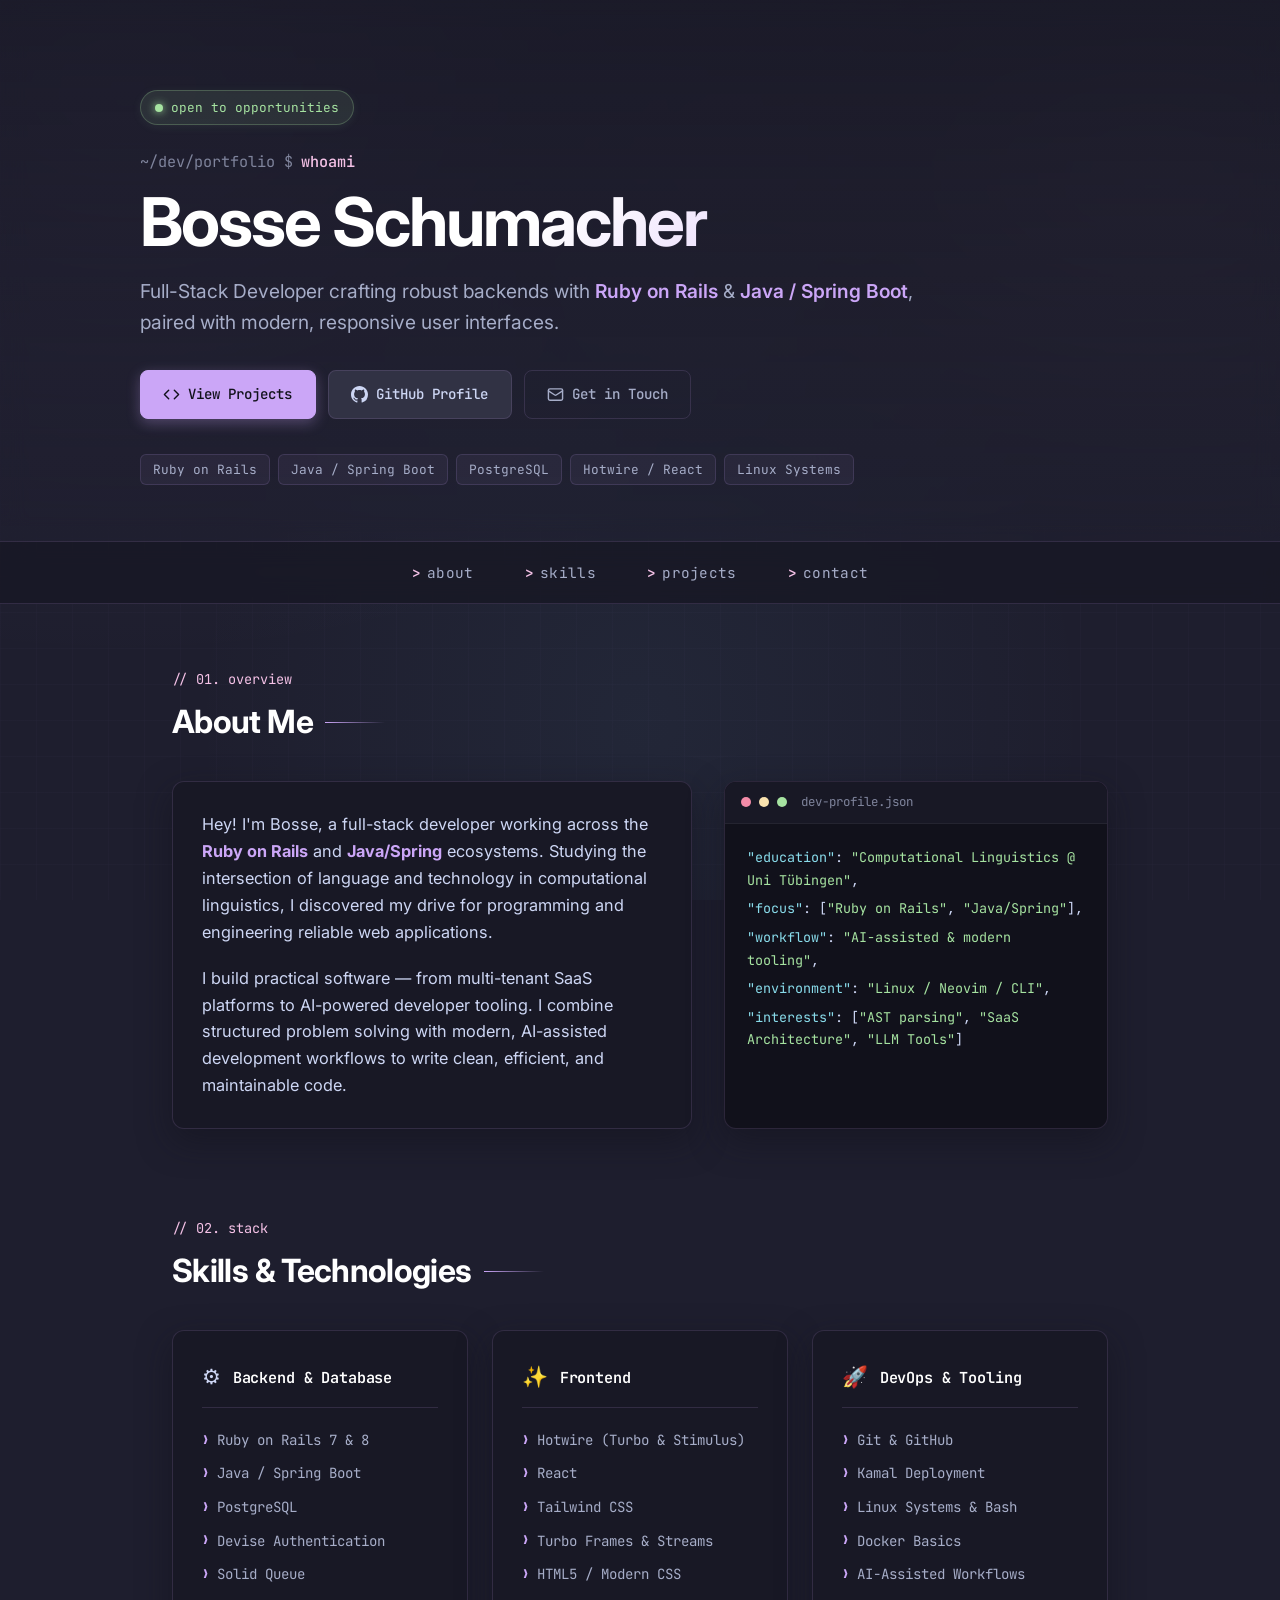
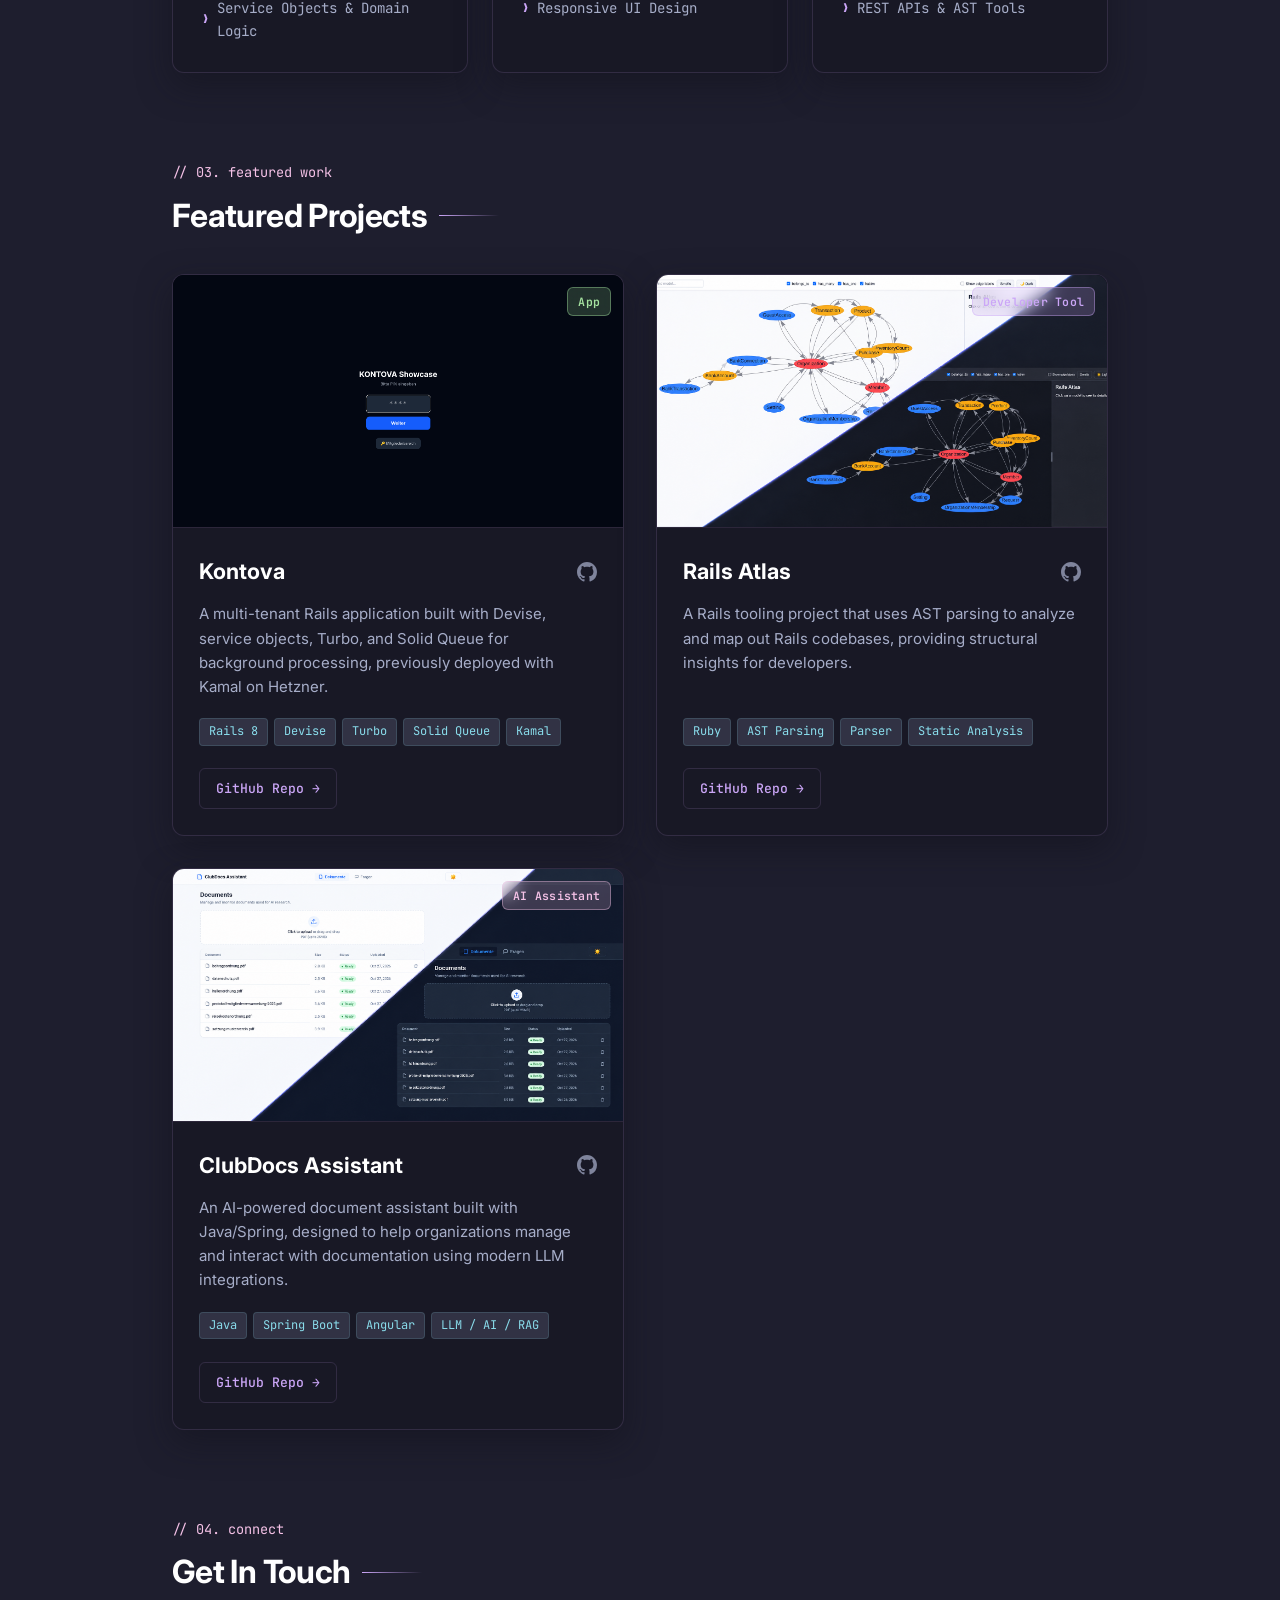
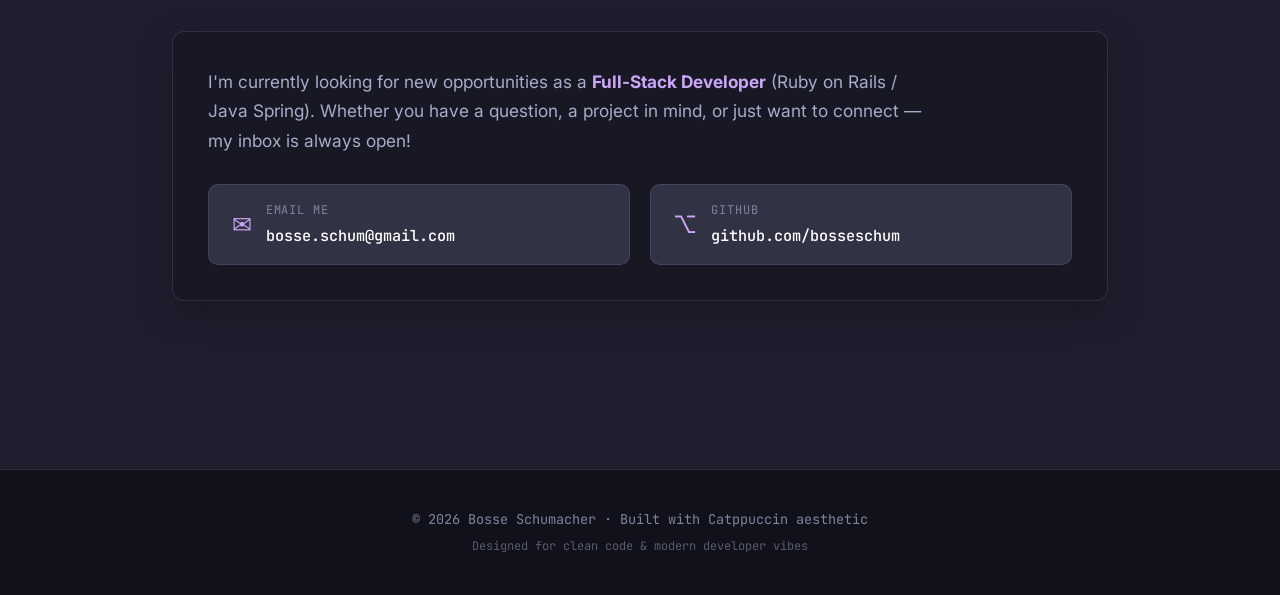
==== commit 9cef3d0a: "Typo Fix" ====
--- a/index.html
+++ b/index.html
@@ -308,7 +308,7 @@
                                 <span>Java</span>
                                 <span>Spring Boot</span>
                                 <span>Angular</span>
-                                <span>LLM / OpenAI</span>
+                                <span>LLM / AI / RAG</span>
                             </div>
                             <div class="project-actions">
                                 <a
--- a/style.css
+++ b/style.css
@@ -1,6 +1,5 @@
 /* ==========================================================================
    Catppuccin Mocha Palette & Variables
-   Inspired by favicon-bs.svg (#1e1e2e base, #cba6f7 mauve, #f5c2e7 pink)
    ========================================================================== */
 
 :root {
@@ -68,7 +67,7 @@
 }
 
 body {
-    font-family: var(--font-sans);
+    font-family: var(--font-sans), serif;
     line-height: 1.65;
     color: var(--text-primary);
     background-color: var(--bg-main);
